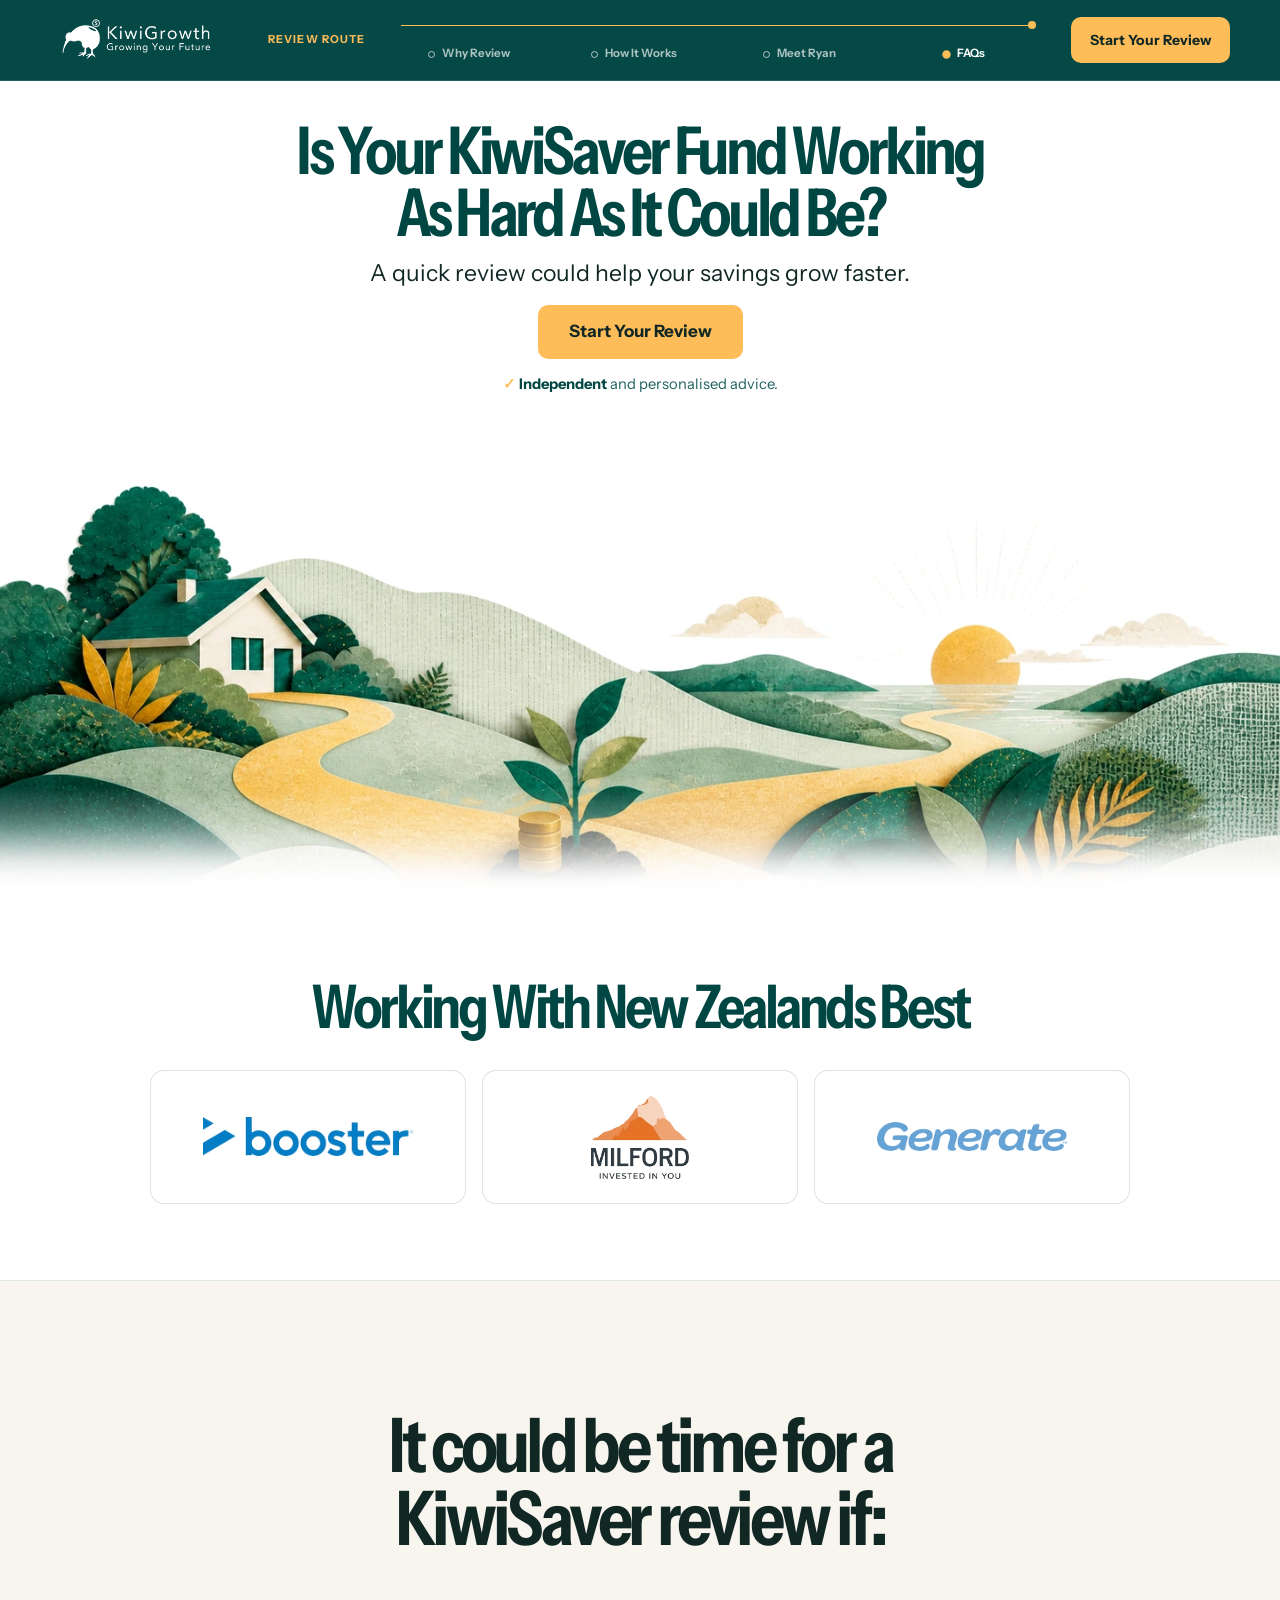
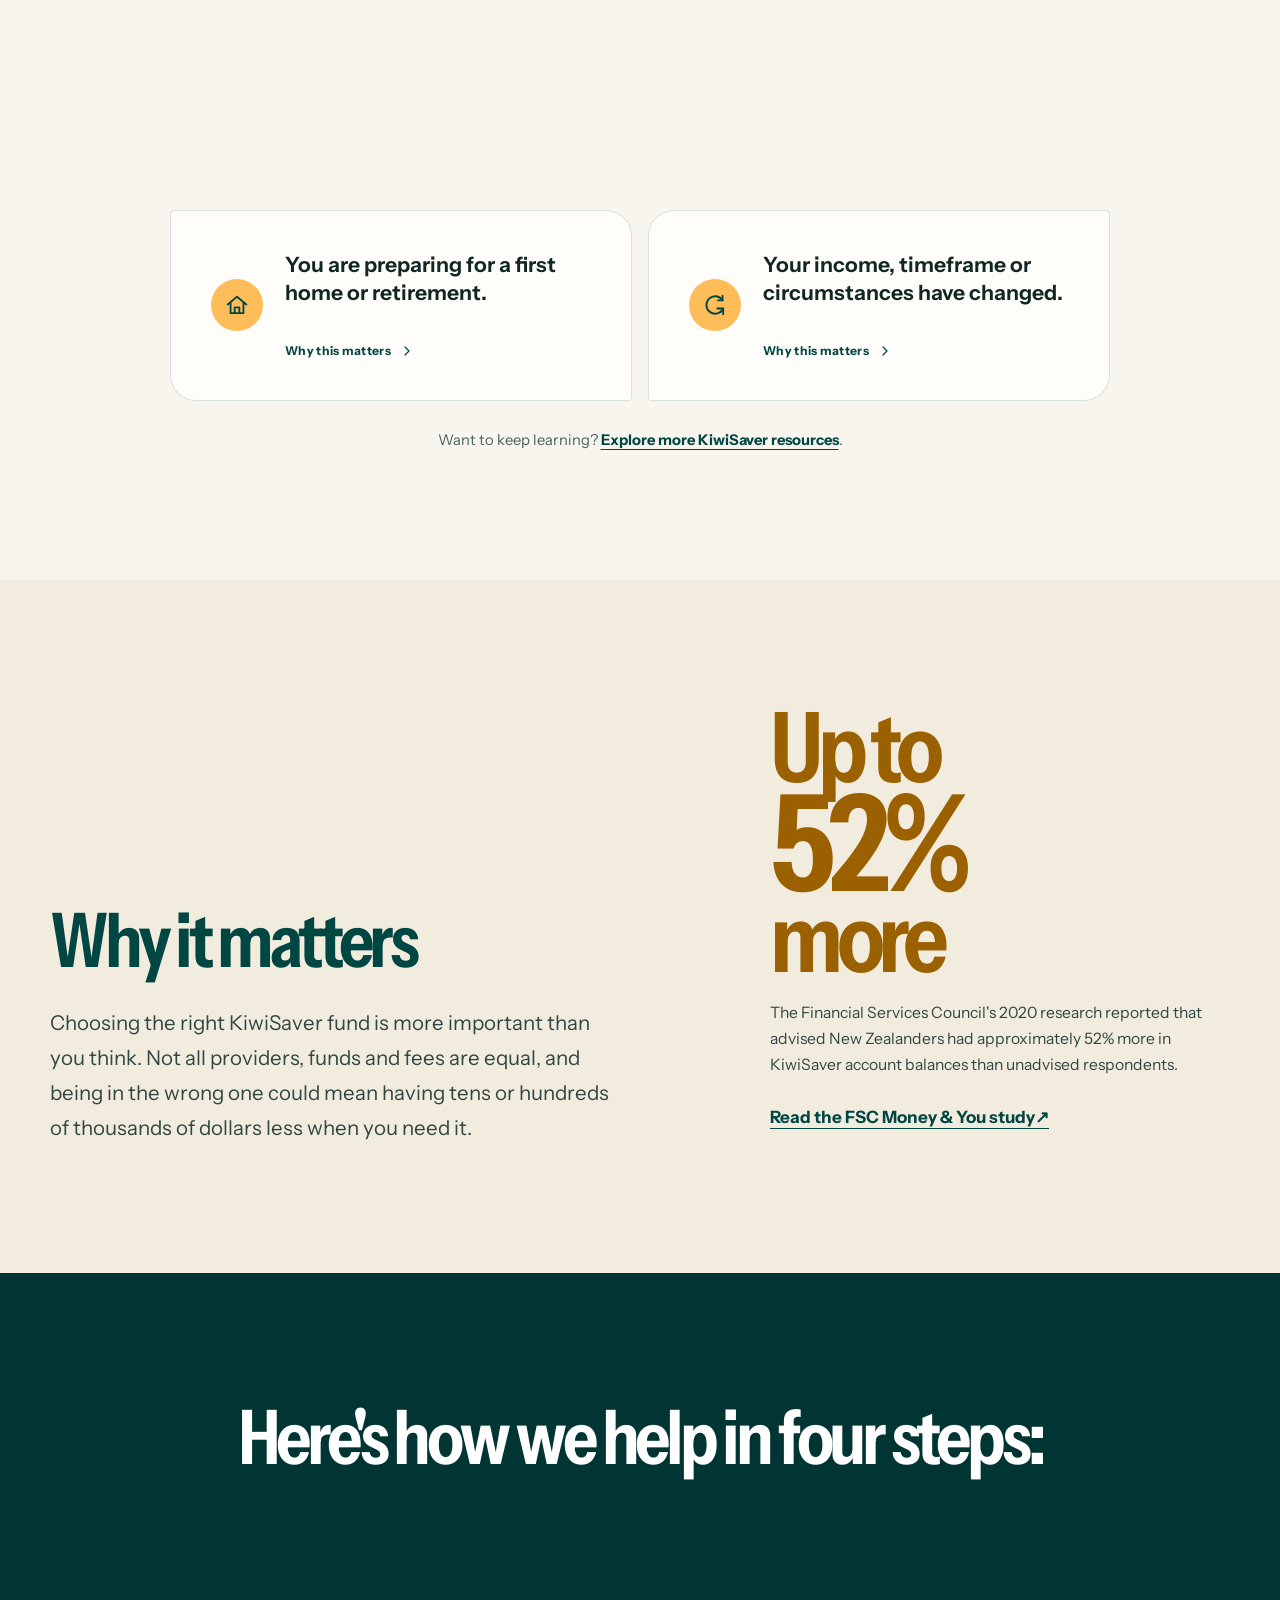
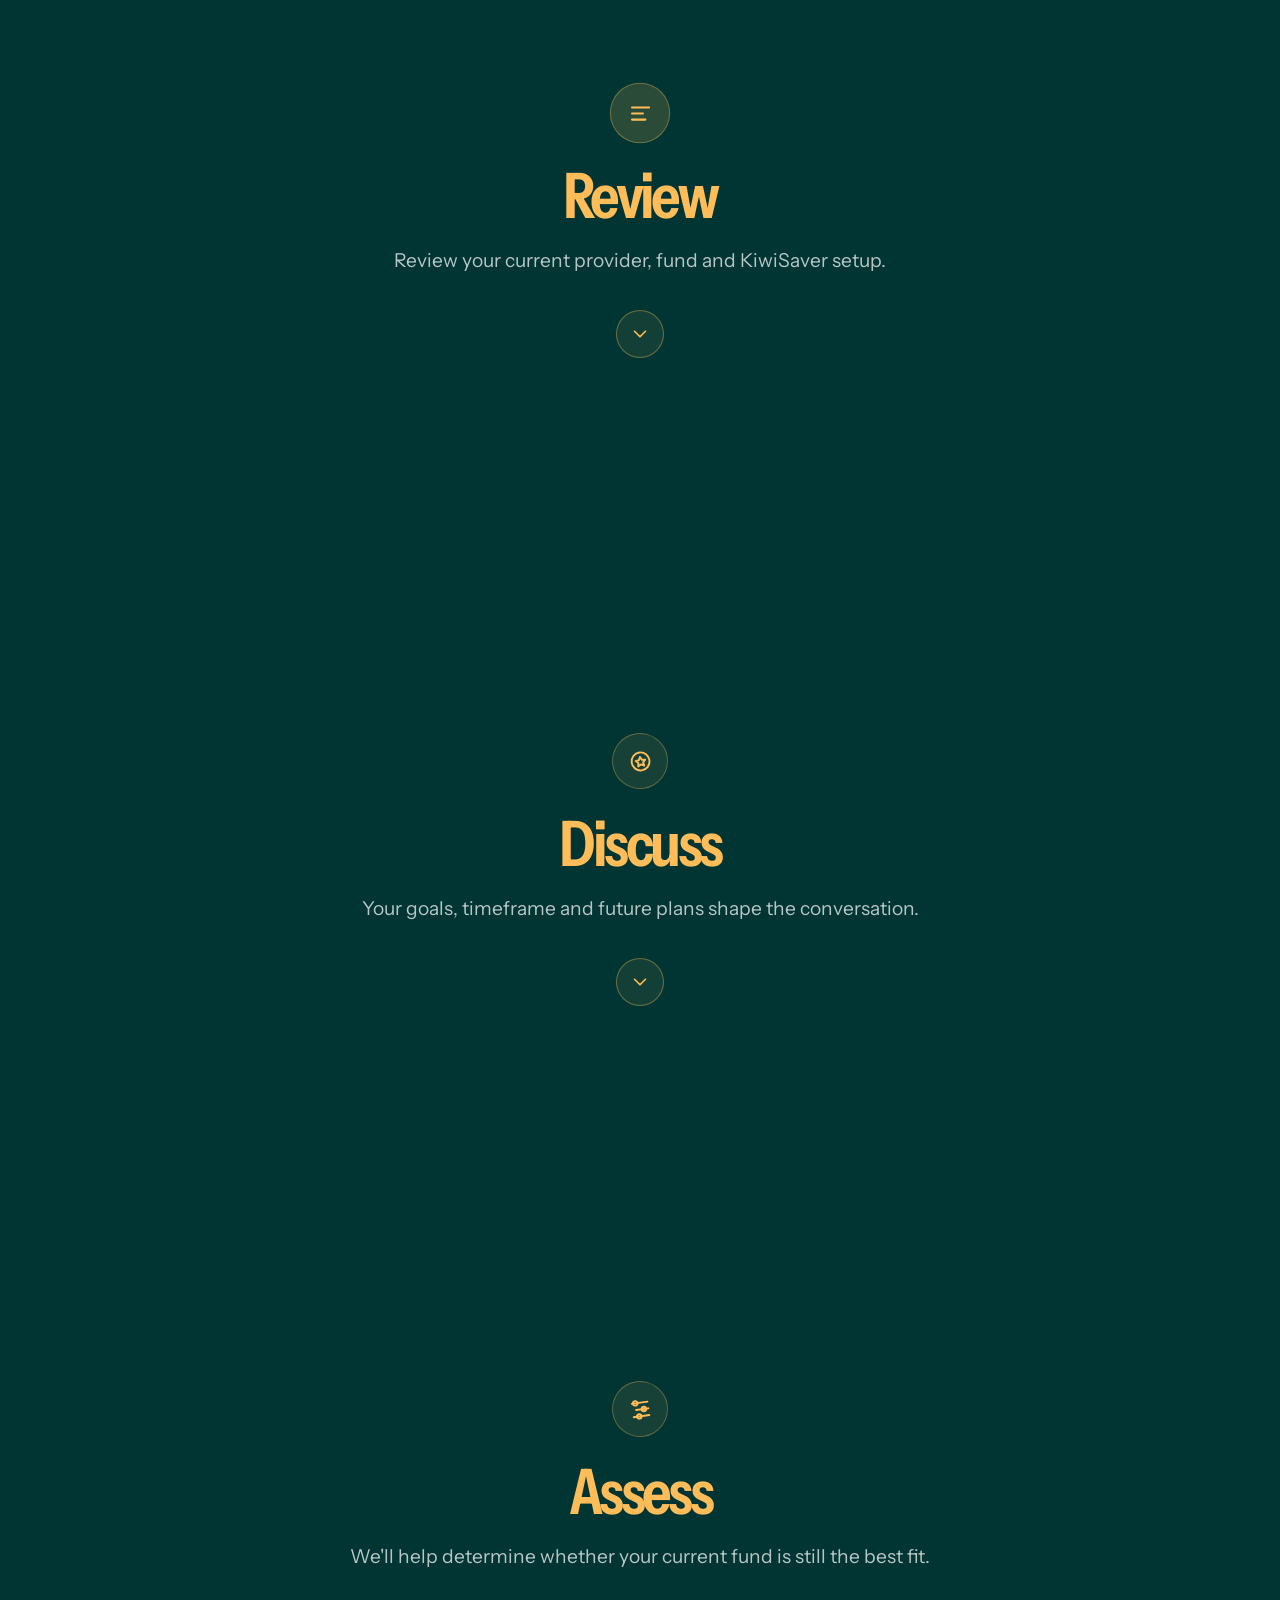
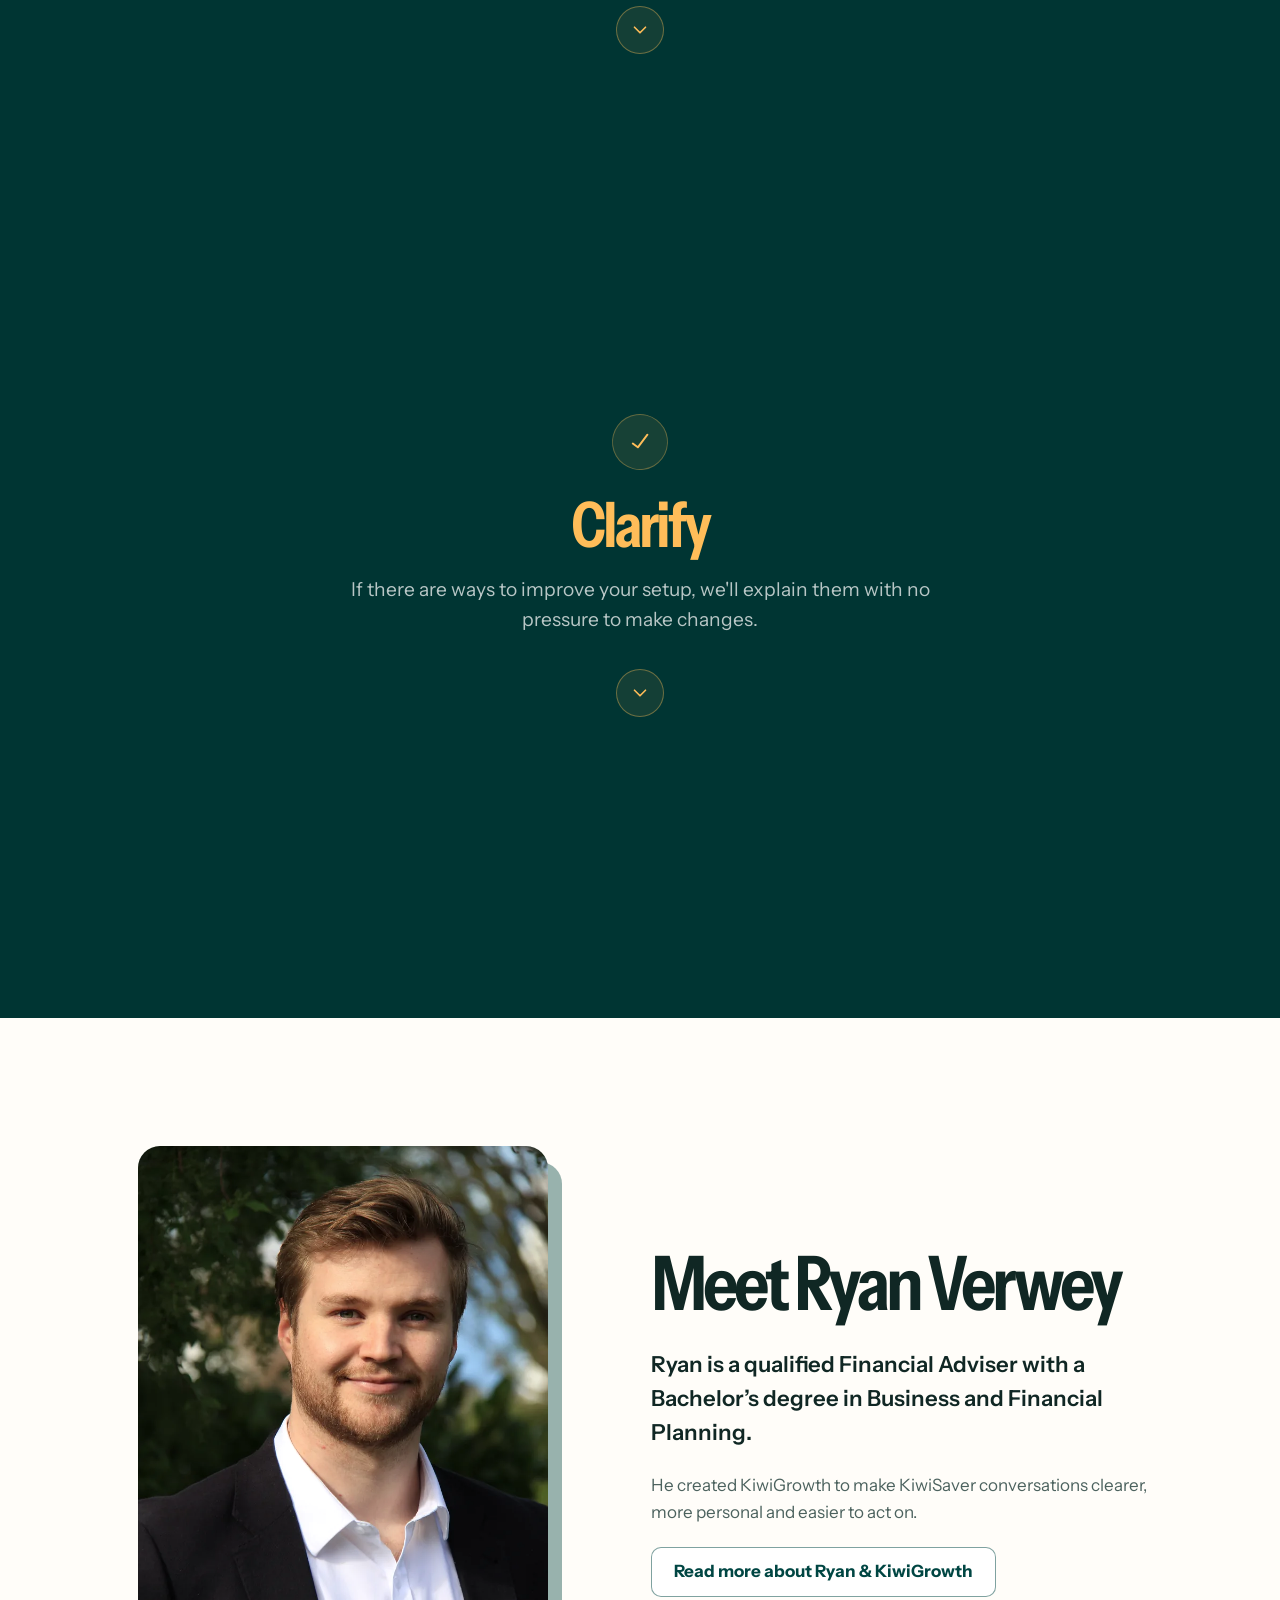
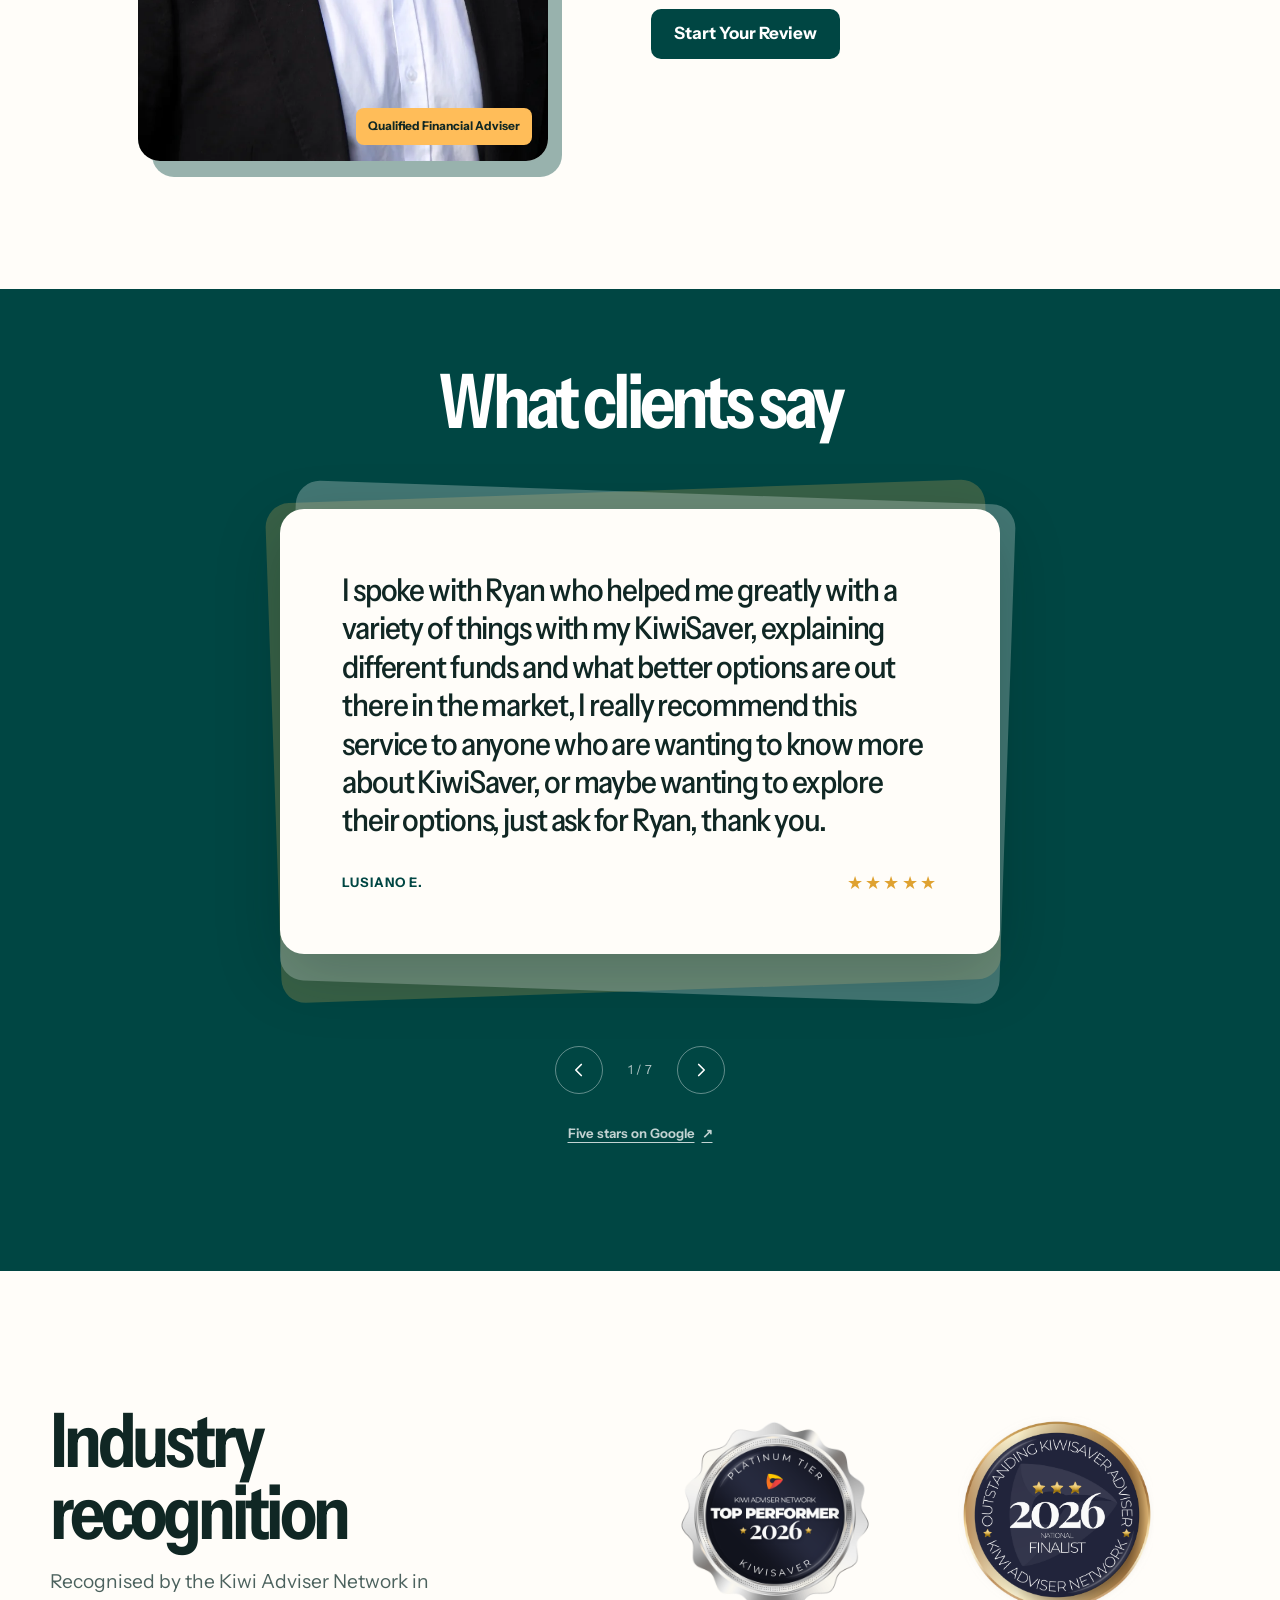
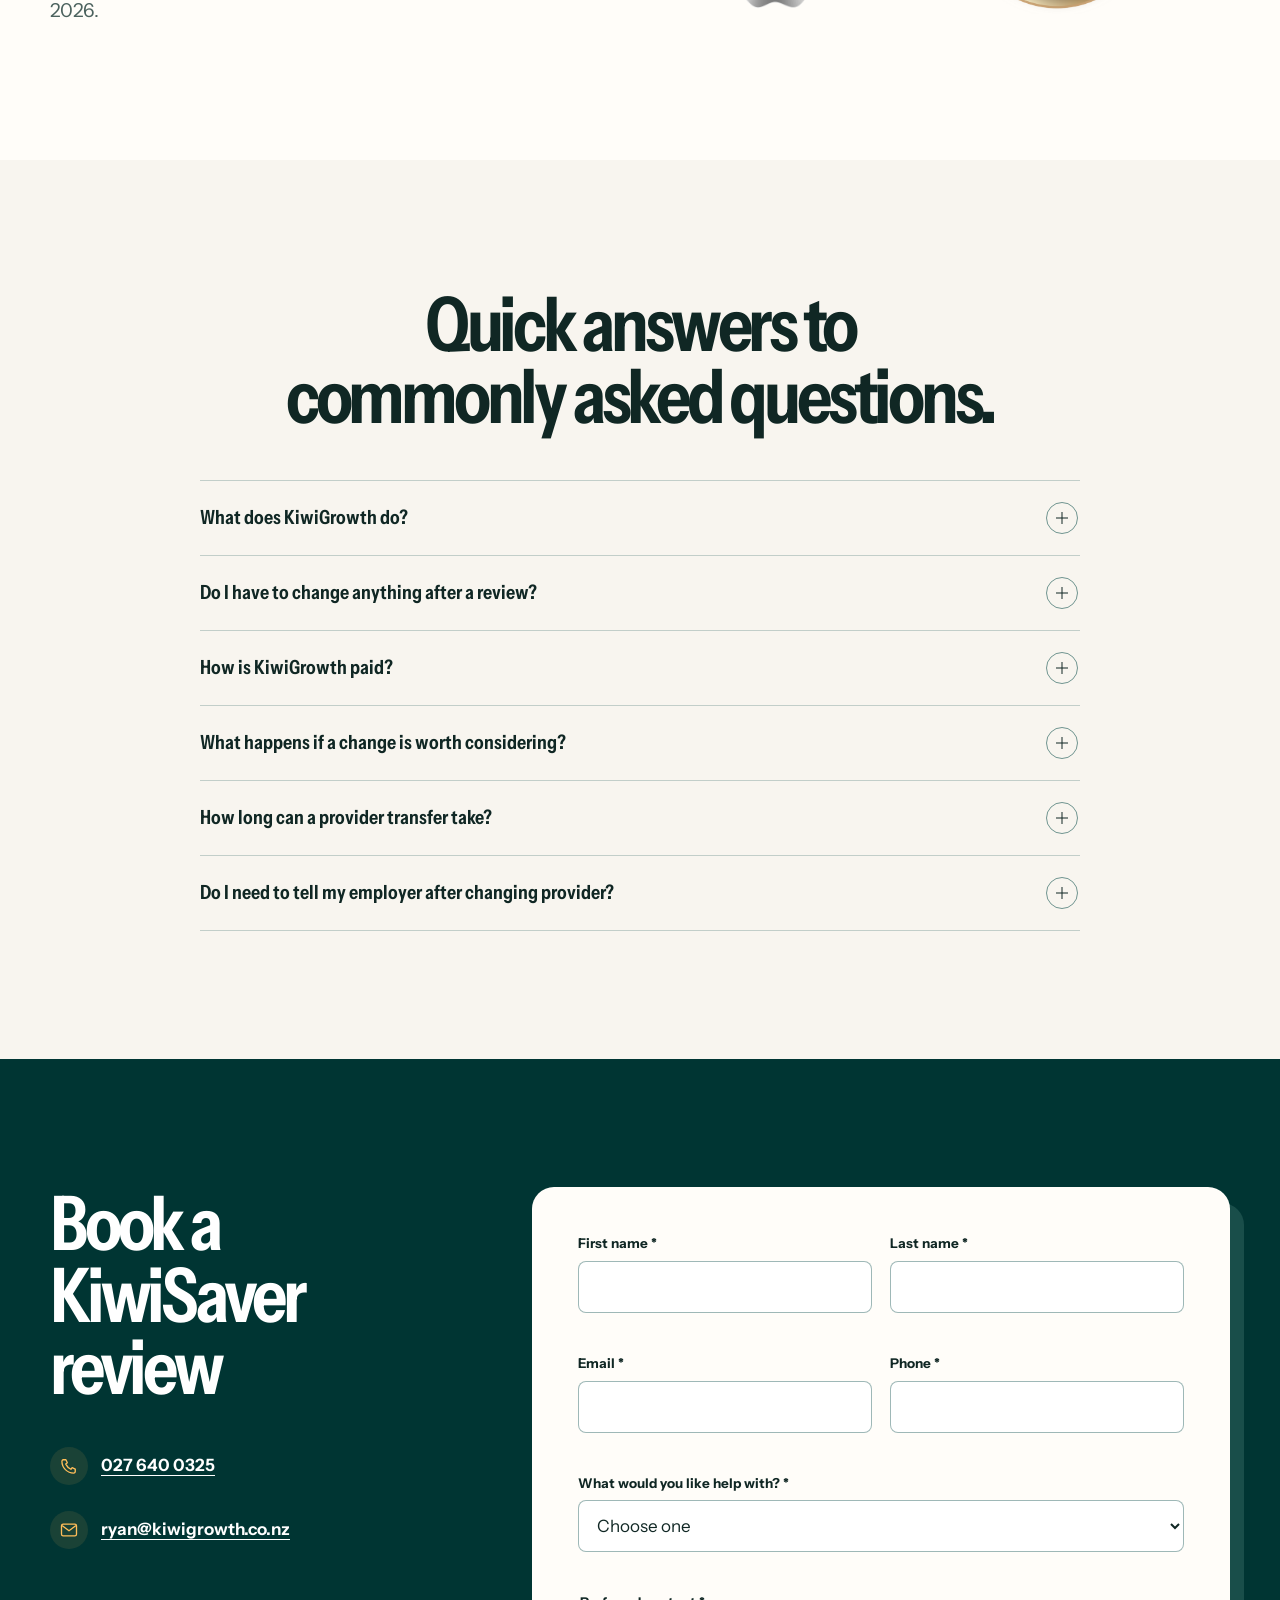
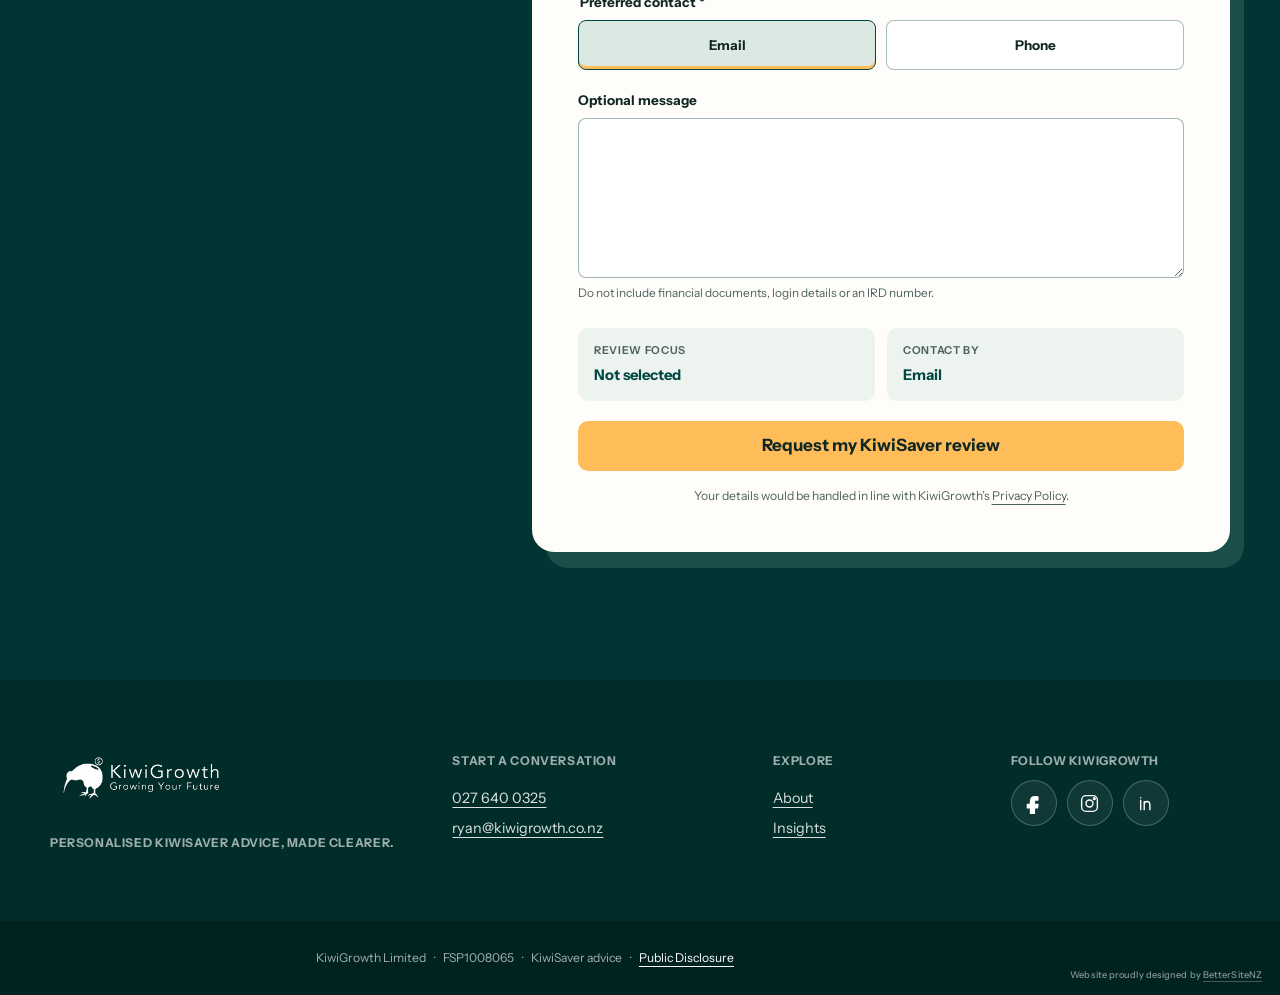
==== index.html @ 99452316 "Launch standalone KiwiGrowth website" ====
<!doctype html>
<html lang="en-NZ">
  <head>
    <meta charset="utf-8">
    <meta name="viewport" content="width=device-width, initial-scale=1">
    <meta name="robots" content="noindex, nofollow, noarchive, nosnippet">
    <meta name="googlebot" content="noindex, nofollow, noarchive, nosnippet">
    <meta name="referrer" content="no-referrer">
    <meta name="theme-color" content="#004643">
    <meta name="description" content="Book a KiwiSaver review with Ryan Verwey at KiwiGrowth.">
    <title>KiwiSaver Review | KiwiGrowth</title>
    <link rel="icon" href="assets/brand/kiwigrowth-favicon-64.png" type="image/png" sizes="64x64">
    <link rel="preload" href="assets/fonts/instrument-sans-latin.woff2" as="font" type="font/woff2" crossorigin>
    <link rel="preload" as="image" href="assets/illustrations/kiwisaver-review-journey-mobile-v2-768.webp" imagesrcset="assets/illustrations/kiwisaver-review-journey-mobile-v2-480.webp 480w, assets/illustrations/kiwisaver-review-journey-mobile-v2-768.webp 768w, assets/illustrations/kiwisaver-review-journey-mobile-v2-1122.webp 1122w" imagesizes="100vw" type="image/webp" media="(max-width: 760px)" fetchpriority="high">
    <link rel="preload" as="image" href="assets/illustrations/kiwisaver-review-journey-wide-v2-1440.webp" imagesrcset="assets/illustrations/kiwisaver-review-journey-wide-v2-768.webp 768w, assets/illustrations/kiwisaver-review-journey-wide-v2-1440.webp 1440w, assets/illustrations/kiwisaver-review-journey-wide-v2-1873.webp 1873w" imagesizes="100vw" type="image/webp" media="(min-width: 761px)" fetchpriority="high">
    <link rel="stylesheet" href="styles.css">
    <link rel="stylesheet" href="index2.css">
    <script>
      (function () {
        document.documentElement.classList.add("js");
        if ("scrollRestoration" in history) history.scrollRestoration = "manual";
        var entry = performance.getEntriesByType && performance.getEntriesByType("navigation")[0];
        if (entry && entry.type === "reload") {
          history.replaceState(null, "", location.pathname + location.search);
          window.addEventListener("pageshow", function () {
            window.setTimeout(function () { window.scrollTo(0, 0); }, 0);
          });
        }
      })();
    </script>
  </head>
  <body class="home-page home-page--alternate">
    <a class="skip-link" href="#main-content">Skip to main content</a>

    <header class="site-header" data-site-header>
      <div class="header-inner">
        <a class="brand" href="#top" aria-label="KiwiGrowth home">
          <picture>
            <source type="image/webp" srcset="assets/brand/kiwigrowth-logo-white-header-320.webp 320w, assets/brand/kiwigrowth-logo-white-header-480.webp 480w" sizes="(max-width: 760px) 148px, 202px">
            <img src="assets/brand/kiwigrowth-logo-white-header.png" alt="KiwiGrowth" width="1440" height="648" decoding="async">
          </picture>
        </a>

        <nav class="review-route review-route--desktop" aria-label="Review Route">
          <span class="review-route__title">Review Route</span>
          <div class="review-route__track" aria-hidden="true">
            <span class="review-route__fill"></span>
            <span class="review-route__marker"></span>
          </div>
          <a href="#why-review" data-route-link="why-review"><span class="route-node" aria-hidden="true"></span>Why Review</a>
          <a href="#how-it-works" data-route-link="how-it-works"><span class="route-node" aria-hidden="true"></span>How It Works</a>
          <a href="#meet-ryan" data-route-link="meet-ryan"><span class="route-node" aria-hidden="true"></span>Meet Ryan</a>
          <a href="#faqs" data-route-link="faqs"><span class="route-node" aria-hidden="true"></span>FAQs</a>
        </nav>

        <div class="header-actions">
          <a class="button button--gold header-cta" href="#request-review" aria-label="Start Your Review">
            <span class="header-cta__desktop">Start Your Review</span>
            <span class="header-cta__mobile" aria-hidden="true">Start</span>
          </a>
          <button class="menu-trigger" type="button" aria-label="Open navigation" aria-haspopup="dialog" aria-controls="mobile-menu" aria-expanded="false" data-menu-open disabled>
            <span class="menu-trigger__icon" aria-hidden="true"><span></span><span></span><span></span></span>
          </button>
        </div>
      </div>
    </header>

    <dialog class="mobile-menu" id="mobile-menu" aria-labelledby="mobile-menu-title" data-mobile-menu>
      <div class="mobile-menu__head">
        <div><span class="route-sheet__kicker">KiwiGrowth</span><p id="mobile-menu-title">Menu</p></div>
        <button type="button" aria-label="Close navigation" data-menu-close>
          <svg viewBox="0 0 24 24" aria-hidden="true"><path d="m6 6 12 12M18 6 6 18"></path></svg>
        </button>
      </div>
      <nav aria-label="Mobile navigation">
        <a href="#why-review" data-menu-link>Why Review</a>
        <a href="#how-it-works" data-menu-link>How It Works</a>
        <a href="#meet-ryan" data-menu-link>Meet Ryan</a>
        <a href="#faqs" data-menu-link>FAQs</a>
        <a href="about.html">About</a>
        <a href="insights.html">Insights</a>
        <a href="privacy-and-disclosure.html">Public Disclosure</a>
      </nav>
      <a class="button button--gold" href="#request-review" data-menu-link>Start Your Review</a>
    </dialog>

    <main id="main-content">
      <section class="hero" id="top" aria-labelledby="hero-title">
        <div class="hero-inner page-shell">
          <h1 id="hero-title"><span class="hero-title-line">Is Your KiwiSaver Fund Working</span> <span class="hero-title-line">As Hard As It Could Be?</span></h1>
          <p class="hero-lede">A quick review could help your savings grow faster.</p>
          <a class="button button--gold hero-cta" href="#request-review">Start Your Review</a>
          <p class="hero-trust"><span aria-hidden="true">✓</span> <strong>Independent</strong> and personalised advice.</p>
          <figure class="hero-visual">
            <picture>
              <source media="(max-width: 760px)" type="image/webp" srcset="assets/illustrations/kiwisaver-review-journey-mobile-v2-480.webp 480w, assets/illustrations/kiwisaver-review-journey-mobile-v2-768.webp 768w, assets/illustrations/kiwisaver-review-journey-mobile-v2-1122.webp 1122w" sizes="100vw" width="1122" height="1402">
              <source type="image/webp" srcset="assets/illustrations/kiwisaver-review-journey-wide-v2-768.webp 768w, assets/illustrations/kiwisaver-review-journey-wide-v2-1440.webp 1440w, assets/illustrations/kiwisaver-review-journey-wide-v2-1873.webp 1873w" sizes="100vw">
              <img class="hero-visual__image" data-hero-image src="assets/illustrations/kiwisaver-review-journey-wide-v2.webp" alt="Layered paper illustration of a path connecting a home, growing savings and a future horizon" width="1873" height="840" decoding="async" fetchpriority="high">
            </picture>
          </figure>
        </div>
      </section>

      <section class="partners" aria-labelledby="partners-title">
        <div class="page-shell partners-inner">
          <h2 id="partners-title">Working With New Zealands Best</h2>
          <div class="partner-grid" aria-label="KiwiGrowth provider partners">
            <div class="partner-logo partner-logo--booster"><picture><source type="image/webp" srcset="assets/provider-logos/booster-kg-2026-240.webp 240w, assets/provider-logos/booster-kg-2026-480.webp 480w" sizes="(max-width: 760px) 92px, 210px"><img src="assets/provider-logos/booster-kg-2026.png" alt="Booster" width="10642" height="1947" loading="lazy" decoding="async"></picture></div>
            <div class="partner-logo partner-logo--milford"><picture><source type="image/webp" srcset="assets/provider-logos/milford-kg-2026-160.webp 160w, assets/provider-logos/milford-kg-2026-240.webp 240w" sizes="99px"><img src="assets/provider-logos/milford-kg-2026.png" alt="Milford" width="1243" height="1055" loading="lazy" decoding="async"></picture></div>
            <div class="partner-logo partner-logo--generate"><picture><source type="image/webp" srcset="assets/provider-logos/generate-kg-2026-240.webp 240w, assets/provider-logos/generate-kg-2026-480.webp 480w" sizes="(max-width: 760px) 92px, 190px"><img src="assets/provider-logos/generate-kg-2026.png" alt="Generate" width="995" height="149" loading="lazy" decoding="async"></picture></div>
          </div>
        </div>
      </section>

      <section class="why-review section" id="why-review" aria-labelledby="why-title" data-route-section>
        <div class="page-shell compact-shell">
          <h2 id="why-title">It could be time for a KiwiSaver review if:</h2>
          <div class="situation-grid" aria-label="Situations KiwiGrowth can help with">
            <a class="situation" href="review-after-a-few-years.html" data-situation>
              <svg viewBox="0 0 24 24" aria-hidden="true"><circle cx="12" cy="12" r="8"></circle><path d="M12 7v5l3 2"></path></svg>
              <p>You haven't checked your fund in a few years.</p>
              <span class="situation-action">Why this matters <svg viewBox="0 0 24 24" aria-hidden="true"><path d="m9 6 6 6-6 6"></path></svg></span>
            </a>
            <a class="situation" href="unsure-which-kiwisaver-fund.html" data-situation>
              <svg viewBox="0 0 24 24" aria-hidden="true"><circle cx="12" cy="12" r="8"></circle><path d="m14.8 9.2-1.5 4.1-4.1 1.5 1.5-4.1 4.1-1.5Z"></path></svg>
              <p>You are not sure which fund you are in.</p>
              <span class="situation-action">Why this matters <svg viewBox="0 0 24 24" aria-hidden="true"><path d="m9 6 6 6-6 6"></path></svg></span>
            </a>
            <a class="situation" href="first-home-or-retirement.html" data-situation>
              <svg viewBox="0 0 24 24" aria-hidden="true"><path d="M4 11.5 12 5l8 6.5"></path><path d="M6.5 10.5V19h11v-8.5M10 19v-5h4v5"></path></svg>
              <p>You are preparing for a first home or retirement.</p>
              <span class="situation-action">Why this matters <svg viewBox="0 0 24 24" aria-hidden="true"><path d="m9 6 6 6-6 6"></path></svg></span>
            </a>
            <a class="situation" href="circumstances-have-changed.html" data-situation>
              <svg viewBox="0 0 24 24" aria-hidden="true"><path d="M18.5 8A7.5 7.5 0 1 0 19 15"></path><path d="M18.5 4v4h-4M19 20v-5h-5"></path></svg>
              <p>Your income, timeframe or circumstances have changed.</p>
              <span class="situation-action">Why this matters <svg viewBox="0 0 24 24" aria-hidden="true"><path d="m9 6 6 6-6 6"></path></svg></span>
            </a>
          </div>
          <p class="resources-link">Want to keep learning? <a href="insights.html">Explore more KiwiSaver resources</a>.</p>
        </div>
      </section>

      <section class="why-it-matters section" aria-labelledby="why-it-matters-title">
        <div class="page-shell why-it-matters__layout">
          <div class="why-it-matters__copy">
            <h2 id="why-it-matters-title">Why it matters</h2>
            <p>Choosing the right KiwiSaver fund is more important than you think. Not all providers, funds and fees are equal, and being in the wrong one could mean having tens or hundreds of thousands of dollars less when you need it.</p>
          </div>
          <aside class="why-it-matters__evidence" aria-label="Financial Services Council research finding">
            <p class="why-it-matters__stat">Up to <strong>52%</strong> more</p>
            <p>The Financial Services Council's 2020 research reported that advised New Zealanders had approximately 52% more in KiwiSaver account balances than unadvised respondents.</p>
            <a href="https://f.hubspotusercontent10.net/hubfs/7422267/FSC%20Corporate/Research%20Reports/FSC%20-%20Money%20%26%20You%20-%20Literacy%2c%20Insight%2c%20Advice%20-%20August%202020.pdf" target="_blank" rel="noopener noreferrer">Read the FSC Money &amp; You study<span aria-hidden="true"> ↗</span></a>
          </aside>
        </div>
      </section>

      <section class="process-section section" id="how-it-works" aria-labelledby="process-title" data-route-section>
        <div class="page-shell process-shell">
          <h2 id="process-title">Here's how we help in four steps:</h2>
          <div class="process-steps" data-process-steps>
            <article class="process-step is-active" id="review-step-1" data-process-step>
              <span class="process-mark" aria-hidden="true"><svg viewBox="0 0 24 24"><path d="M5 7h14M5 12h9M5 17h11"></path></svg></span>
              <h3>Review</h3>
              <p>Review your current provider, fund and KiwiSaver setup.</p>
              <a class="step-next" href="#review-step-2" aria-label="Continue to discuss what matters"><svg viewBox="0 0 24 24" aria-hidden="true"><path d="m6 9 6 6 6-6"></path></svg></a>
            </article>
            <article class="process-step" id="review-step-2" data-process-step>
              <span class="process-mark" aria-hidden="true"><svg viewBox="0 0 24 24"><circle cx="12" cy="12" r="8"></circle><path d="m12 8 1.3 2.7 3 .4-2.2 2.1.6 3-2.7-1.5-2.7 1.5.6-3-2.2-2.1 3-.4L12 8Z"></path></svg></span>
              <h3>Discuss</h3>
              <p>Your goals, timeframe and future plans shape the conversation.</p>
              <a class="step-next" href="#review-step-3" aria-label="Continue to assess your options"><svg viewBox="0 0 24 24" aria-hidden="true"><path d="m6 9 6 6 6-6"></path></svg></a>
            </article>
            <article class="process-step" id="review-step-3" data-process-step>
              <span class="process-mark" aria-hidden="true"><svg viewBox="0 0 24 24"><path d="M5 6h14M8 12h11M5 18h14"></path><circle cx="8" cy="6" r="2"></circle><circle cx="15" cy="12" r="2"></circle><circle cx="10" cy="18" r="2"></circle></svg></span>
              <h3>Assess</h3>
              <p>We'll help determine whether your current fund is still the best fit.</p>
              <a class="step-next" href="#review-step-4" aria-label="Continue to clarify the way forward"><svg viewBox="0 0 24 24" aria-hidden="true"><path d="m6 9 6 6 6-6"></path></svg></a>
            </article>
            <article class="process-step" id="review-step-4" data-process-step>
              <span class="process-mark" aria-hidden="true"><svg viewBox="0 0 24 24"><path d="m5 12 4 4L19 6"></path></svg></span>
              <h3>Clarify</h3>
              <p>If there are ways to improve your setup, we'll explain them with no pressure to make changes.</p>
              <a class="step-next" href="#meet-ryan" aria-label="Continue to meet Ryan Verwey"><svg viewBox="0 0 24 24" aria-hidden="true"><path d="m6 9 6 6 6-6"></path></svg></a>
            </article>
          </div>
        </div>
      </section>

      <section class="ryan-section section" id="meet-ryan" aria-labelledby="ryan-title" data-route-section>
        <div class="page-shell ryan-layout">
          <div class="portrait-frame" data-trust-frame>
            <picture>
              <source type="image/webp" srcset="assets/generated/ryan-verwey-480.webp 480w, assets/generated/ryan-verwey-768.webp 768w, assets/generated/ryan-verwey-1024.webp 1024w" sizes="(max-width: 767px) calc(100vw - 40px), 42vw">
                <img src="assets/generated/ryan-verwey-1024.webp" alt="Ryan Verwey, KiwiGrowth financial adviser" width="1024" height="1536" loading="lazy" decoding="async">
            </picture>
            <span class="portrait-caption">Qualified Financial Adviser</span>
          </div>
          <div class="ryan-copy">
            <h2 id="ryan-title">Meet Ryan Verwey</h2>
            <p class="ryan-lede">Ryan is a qualified Financial Adviser with a Bachelor’s degree in Business and Financial Planning.</p>
            <p>He created KiwiGrowth to make KiwiSaver conversations clearer, more personal and easier to act on.</p>
            <div class="ryan-actions">
              <a class="button button--outline-dark" href="about.html">Read more about Ryan &amp; KiwiGrowth</a>
              <a class="button button--green" href="#request-review">Start Your Review</a>
            </div>
          </div>
        </div>
      </section>

      <section class="testimonials section" aria-labelledby="testimonials-title">
        <div class="page-shell compact-shell testimonials-inner">
          <h2 id="testimonials-title">What clients say</h2>
          <div class="proof-stage" data-proof-stage>
            <blockquote class="proof-card is-active" data-testimonial aria-hidden="false">
              <p>I spoke with Ryan who helped me greatly with a variety of things with my KiwiSaver, explaining different funds and what better options are out there in the market, I really recommend this service to anyone who are wanting to know more about KiwiSaver, or maybe wanting to explore their options, just ask for Ryan, thank you.</p>
              <footer>Lusiano E.</footer>
              <span class="review-stars" role="img" aria-label="5 out of 5 stars"><span aria-hidden="true">★★★★★</span></span>
            </blockquote>
            <blockquote class="proof-card" data-testimonial aria-hidden="true">
              <p>Ryan was great to deal with and has a excellent understanding of the finance industry, he also listens to you and is able to answer any questions you might have with regards to your Kiwi saver.<br>I would highly recommend talking to Ryan if you have any issues with your Kiwi saver.</p>
              <footer>Andrew L.</footer>
              <span class="review-stars" role="img" aria-label="5 out of 5 stars"><span aria-hidden="true">★★★★★</span></span>
            </blockquote>
            <blockquote class="proof-card" data-testimonial aria-hidden="true">
              <p>I had an amazing experience with Ryan! He made sorting out my KiwiSaver so easy, explaining everything in a way that actually made sense. Super friendly, professional, and genuinely wanted the best for me. Highly recommend!!</p>
              <footer>Amy W.</footer>
              <span class="review-stars" role="img" aria-label="5 out of 5 stars"><span aria-hidden="true">★★★★★</span></span>
            </blockquote>
            <blockquote class="proof-card" data-testimonial aria-hidden="true">
              <p>Can highly recommend working with Ryan! You can tell he's really passionate about what he does and wants to get the best results for YOU! Very professional, thanks Ryan :)</p>
              <footer>Finn S.</footer>
              <span class="review-stars" role="img" aria-label="5 out of 5 stars"><span aria-hidden="true">★★★★★</span></span>
            </blockquote>
            <blockquote class="proof-card" data-testimonial aria-hidden="true">
              <p>Ryan took the time to properly and patiently explain the process and benefits of moving my Kiwisaver. I can highly recommend speaking to him.</p>
              <footer>Annette V.</footer>
              <span class="review-stars" role="img" aria-label="5 out of 5 stars"><span aria-hidden="true">★★★★★</span></span>
            </blockquote>
            <blockquote class="proof-card" data-testimonial aria-hidden="true">
              <p>Ryan was very helpful and made it very clear about KiwiSaver, and he actually cares about the customer. Would highly recommend</p>
              <footer>Todd S.</footer>
              <span class="review-stars" role="img" aria-label="5 out of 5 stars"><span aria-hidden="true">★★★★★</span></span>
            </blockquote>
            <blockquote class="proof-card" data-testimonial aria-hidden="true">
              <p>Real legend helped me sus out my kiwisaver 10/10</p>
              <footer>Luc M.</footer>
              <span class="review-stars" role="img" aria-label="5 out of 5 stars"><span aria-hidden="true">★★★★★</span></span>
            </blockquote>
          </div>
          <div class="testimonial-controls">
            <button type="button" aria-label="Previous review" data-testimonial-prev disabled>
              <svg viewBox="0 0 24 24" aria-hidden="true"><path d="m14.5 6-6 6 6 6"></path></svg>
            </button>
            <p aria-live="polite" aria-atomic="true" data-testimonial-status>1 / 7</p>
            <button type="button" aria-label="Next review" data-testimonial-next disabled>
              <svg viewBox="0 0 24 24" aria-hidden="true"><path d="m9.5 6 6 6-6 6"></path></svg>
            </button>
          </div>
          <a class="google-reviews-link" href="https://share.google/8tg1vkf49PDxyv7ZI" target="_blank" rel="noopener noreferrer">Five stars on Google <span aria-hidden="true">↗</span></a>
        </div>
      </section>

      <section class="recognition section" aria-labelledby="recognition-title">
        <div class="page-shell recognition-layout">
          <div class="recognition-copy">
            <h2 id="recognition-title">Industry recognition</h2>
            <p>Recognised by the Kiwi Adviser Network in 2026.</p>
          </div>
          <div class="recognition-badges" aria-label="Kiwi Adviser Network recognition">
            <div class="recognition-badge-frame">
              <img class="recognition-badge recognition-badge--platinum" src="assets/recognition/Platinum%20KiwiSaver.png" alt="Kiwi Adviser Network Platinum Tier Top Performer 2026 for KiwiSaver" width="2160" height="2160" loading="lazy" decoding="async" fetchpriority="low">
            </div>
            <div class="recognition-badge-frame">
              <img class="recognition-badge recognition-badge--finalist" src="assets/recognition/Outstanding%20KiwiSaver%20Adviser%20Recognition%20(National).png" alt="Kiwi Adviser Network Outstanding KiwiSaver Adviser National Finalist 2026" width="3375" height="3375" loading="lazy" decoding="async" fetchpriority="low">
            </div>
          </div>
        </div>
      </section>

      <section class="faq-section section" id="faqs" aria-labelledby="faq-title" data-route-section>
        <div class="page-shell compact-shell faq-inner">
          <h2 id="faq-title">Quick answers to commonly asked questions.</h2>
          <div class="faq-list">
            <article class="faq-item">
              <h3><button type="button" aria-expanded="false" aria-controls="faq-answer-1" id="faq-button-1" disabled><span>What does KiwiGrowth do?</span><span class="faq-icon" aria-hidden="true"></span></button></h3>
              <div class="faq-answer" id="faq-answer-1" role="region" aria-labelledby="faq-button-1" aria-hidden="true" inert><div><p>KiwiGrowth reviews your needs and current KiwiSaver setup, considers options within its disclosed advice scope, and explains suitable next steps clearly. If a transfer is relevant and you choose to proceed, KiwiGrowth can help with the process.</p></div></div>
            </article>
            <article class="faq-item">
              <h3><button type="button" aria-expanded="false" aria-controls="faq-answer-2" id="faq-button-2" disabled><span>Do I have to change anything after a review?</span><span class="faq-icon" aria-hidden="true"></span></button></h3>
              <div class="faq-answer" id="faq-answer-2" role="region" aria-labelledby="faq-button-2" aria-hidden="true" inert><div><p>No. A review can simply help you understand your current setup. If a change is worth considering, Ryan will explain the available options and the decision remains yours.</p></div></div>
            </article>
            <article class="faq-item">
              <h3><button type="button" aria-expanded="false" aria-controls="faq-answer-3" id="faq-button-3" disabled><span>How is KiwiGrowth paid?</span><span class="faq-icon" aria-hidden="true"></span></button></h3>
              <div class="faq-answer" id="faq-answer-3" role="region" aria-labelledby="faq-button-3" aria-hidden="true" inert><div><p>KiwiGrowth receives commissions from KiwiSaver providers on whose products it gives financial advice. The <a href="privacy-and-disclosure.html">Public Disclosure</a> explains the remuneration and how conflicts of interest are managed.</p></div></div>
            </article>
            <article class="faq-item">
              <h3><button type="button" aria-expanded="false" aria-controls="faq-answer-4" id="faq-button-4" disabled><span>What happens if a change is worth considering?</span><span class="faq-icon" aria-hidden="true"></span></button></h3>
              <div class="faq-answer" id="faq-answer-4" role="region" aria-labelledby="faq-button-4" aria-hidden="true" inert><div><p>Ryan will explain the available options so you can make an informed decision. Changing provider or fund is not automatic or required.</p></div></div>
            </article>
            <article class="faq-item">
              <h3><button type="button" aria-expanded="false" aria-controls="faq-answer-5" id="faq-button-5" disabled><span>How long can a provider transfer take?</span><span class="faq-icon" aria-hidden="true"></span></button></h3>
              <div class="faq-answer" id="faq-answer-5" role="region" aria-labelledby="faq-button-5" aria-hidden="true" inert><div><p>KiwiGrowth’s current guidance says a provider transfer typically takes 7–10 business days. Actual timing can vary, so this is not guaranteed.</p></div></div>
            </article>
            <article class="faq-item">
              <h3><button type="button" aria-expanded="false" aria-controls="faq-answer-6" id="faq-button-6" disabled><span>Do I need to tell my employer after changing provider?</span><span class="faq-icon" aria-hidden="true"></span></button></h3>
              <div class="faq-answer" id="faq-answer-6" role="region" aria-labelledby="faq-button-6" aria-hidden="true" inert><div><p>KiwiGrowth’s current guidance says you do not need to notify your employer after changing provider. Employee and employer contributions are paid to Inland Revenue, which directs them to your designated KiwiSaver provider.</p></div></div>
            </article>
          </div>
        </div>
      </section>

      <section class="request-section section" id="request-review" aria-labelledby="request-title">
        <div class="page-shell request-layout">
          <div class="request-intro">
            <h2 id="request-title">Book a KiwiSaver review</h2>
            <div class="request-contact">
              <a href="tel:+64276400325">
                <svg viewBox="0 0 24 24" aria-hidden="true"><path d="M8.3 4.5 10 8.2 8.1 9.7a13.5 13.5 0 0 0 6.2 6.2l1.5-1.9 3.7 1.7v3a1.8 1.8 0 0 1-1.8 1.8A14.2 14.2 0 0 1 3.5 6.3a1.8 1.8 0 0 1 1.8-1.8h3Z"></path></svg>
                <span>027 640 0325</span>
              </a>
              <a href="mailto:ryan@kiwigrowth.co.nz">
                <svg viewBox="0 0 24 24" aria-hidden="true"><rect x="3" y="5" width="18" height="14" rx="2"></rect><path d="m4 7 8 6 8-6"></path></svg>
                <span>ryan@kiwigrowth.co.nz</span>
              </a>
            </div>
          </div>

          <form class="review-form" data-review-form novalidate>
            <div class="form-error-summary" role="alert" tabindex="-1" hidden data-error-summary></div>
            <div class="form-grid">
              <div class="field">
                <label for="first-name">First name <span aria-hidden="true">*</span></label>
                <input id="first-name" name="first-name" type="text" autocomplete="given-name" required aria-describedby="first-name-error">
                <span class="field-error" id="first-name-error"></span>
              </div>
              <div class="field">
                <label for="last-name">Last name <span aria-hidden="true">*</span></label>
                <input id="last-name" name="last-name" type="text" autocomplete="family-name" required aria-describedby="last-name-error">
                <span class="field-error" id="last-name-error"></span>
              </div>
              <div class="field">
                <label for="email">Email <span aria-hidden="true">*</span></label>
                <input id="email" name="email" type="email" autocomplete="email" required aria-describedby="email-error">
                <span class="field-error" id="email-error"></span>
              </div>
              <div class="field">
                <label for="phone">Phone <span aria-hidden="true">*</span></label>
                <input id="phone" name="phone" type="tel" autocomplete="tel" inputmode="tel" required aria-describedby="phone-error">
                <span class="field-error" id="phone-error"></span>
              </div>
              <div class="field field--wide">
                <label for="review-goal">What would you like help with? <span aria-hidden="true">*</span></label>
                <select id="review-goal" name="review-goal" required aria-describedby="review-goal-error" data-review-goal>
                  <option value="">Choose one</option>
                  <option value="First home">First home</option>
                  <option value="Retirement">Retirement</option>
                  <option value="Review my current fund">Review my current fund</option>
                  <option value="Understand my options">Understand my options</option>
                  <option value="Something else">Something else</option>
                </select>
                <span class="field-error" id="review-goal-error"></span>
              </div>
              <fieldset class="field field--wide contact-choice">
                <legend>Preferred contact <span aria-hidden="true">*</span></legend>
                <div>
                  <label><input type="radio" name="contact-method" value="Email" checked><span>Email</span></label>
                  <label><input type="radio" name="contact-method" value="Phone"><span>Phone</span></label>
                </div>
              </fieldset>
              <div class="field field--wide">
                <label for="message">Optional message</label>
                <textarea id="message" name="message" rows="5" aria-describedby="message-hint"></textarea>
                <span class="field-hint" id="message-hint">Do not include financial documents, login details or an IRD number.</span>
              </div>
            </div>

            <div class="review-ticket" aria-live="polite" data-review-ticket>
              <span><small>Review focus</small><strong data-ticket-goal>Not selected</strong></span>
              <span><small>Contact by</small><strong data-ticket-contact>Email</strong></span>
            </div>

            <button class="button button--gold form-submit" type="button" data-form-submit disabled>Request my KiwiSaver review</button>
            <p class="form-demo-message" role="status" aria-live="polite" hidden data-form-message>This preview form is not connected yet.</p>
            <p class="privacy-line">Your details would be handled in line with KiwiGrowth’s <a href="privacy-and-disclosure.html">Privacy Policy</a>.</p>
          </form>
        </div>
      </section>
    </main>

    <footer class="site-footer" data-site-footer>
      <div class="page-shell footer-grid">
        <div class="footer-brand">
          <a href="#top" aria-label="KiwiGrowth home"><picture><source type="image/webp" srcset="assets/brand/kiwigrowth-logo-white-footer-320.webp 320w, assets/brand/kiwigrowth-logo-white-footer-480.webp 480w" sizes="184px"><img src="assets/brand/kiwigrowth-logo-white-footer.png" alt="KiwiGrowth" width="1440" height="648" loading="lazy" decoding="async"></picture></a>
          <p>Personalised KiwiSaver advice, made clearer.</p>
        </div>
        <div class="footer-contact">
          <p>Start a conversation</p>
          <a href="tel:+64276400325">027 640 0325</a>
          <a href="mailto:ryan@kiwigrowth.co.nz">ryan@kiwigrowth.co.nz</a>
        </div>
        <nav class="footer-links" aria-label="Footer navigation">
          <p>Explore</p>
          <a href="about.html">About</a>
          <a href="insights.html">Insights</a>
        </nav>
        <div class="footer-socials">
          <p>Follow KiwiGrowth</p>
          <div>
            <a href="https://www.facebook.com/kiwigrowth.nz" target="_blank" rel="noopener noreferrer" aria-label="KiwiGrowth on Facebook">
              <svg viewBox="0 0 24 24" aria-hidden="true"><path d="M14 8h3V4.5c-.5-.1-2-.2-3.2-.2-3.1 0-5.2 1.9-5.2 5.4V13H5v4h3.6v7H13v-7h3.5l.6-4H13v-2.9c0-1.2.3-2.1 1-2.1Z"></path></svg>
            </a>
            <a href="https://www.instagram.com/kiwigrowth.nz/" target="_blank" rel="noopener noreferrer" aria-label="KiwiGrowth on Instagram">
              <svg viewBox="0 0 24 24" aria-hidden="true"><rect x="3" y="3" width="18" height="18" rx="5"></rect><circle cx="12" cy="12" r="4"></circle><circle cx="17.5" cy="6.5" r="1"></circle></svg>
            </a>
            <a href="https://www.linkedin.com/company/kiwigrowthnz/" target="_blank" rel="noopener noreferrer" aria-label="KiwiGrowth on LinkedIn">
              <svg viewBox="0 0 24 24" aria-hidden="true"><path d="M6.5 8.2V19M6.5 5.3v.1M10.5 19v-6c0-2 1.4-3.3 3.2-3.3 2 0 3.3 1.3 3.3 3.6V19M10.5 10v9"></path></svg>
            </a>
          </div>
        </div>
      </div>
      <div class="footer-legal">
        <div class="footer-regulatory"><span>KiwiGrowth Limited</span><span aria-hidden="true">·</span><span>FSP1008065</span><span aria-hidden="true">·</span><span>KiwiSaver advice</span><span aria-hidden="true">·</span><a href="privacy-and-disclosure.html">Public Disclosure</a></div>
        <small class="site-credit">Website proudly designed by <a href="https://bettersite.co.nz/" target="_blank" rel="noopener noreferrer">BetterSiteNZ</a></small>
      </div>
    </footer>

    <a class="mobile-sticky-cta" href="#request-review" data-mobile-cta>Start Your Review</a>
    <script src="script.js" defer></script>
  </body>
</html>
---- styles.css ----
@font-face {
  font-family: "Instrument Sans";
  font-style: normal;
  font-weight: 400 700;
  font-stretch: 75% 100%;
  font-display: swap;
  src: url("assets/fonts/instrument-sans-latin.woff2") format("woff2");
}

:root {
  --green: #004643;
  --green-deep: #003533;
  --green-soft: #1f625e;
  --gold: #ffbd59;
  --gold-deep: #dfa040;
  --cream: #f8f5ef;
  --paper: #fffdf9;
  --sage: #dce9e3;
  --ink: #102724;
  --muted: #4c625e;
  --error: #aa2b2b;
  --shadow: 14px 16px 0 rgba(50, 105, 99, 0.5);
  --page: min(1180px, calc(100vw - 40px));
  --header-height: 80px;
  --ease: cubic-bezier(0.2, 0.8, 0.2, 1);
}

*,
*::before,
*::after {
  box-sizing: border-box;
}

html {
  scroll-behavior: smooth;
  scroll-padding-top: calc(var(--header-height) + 20px);
  background: var(--green-deep);
}

body {
  margin: 0;
  overflow-x: hidden;
  color: var(--ink);
  background: var(--cream);
  font-family: "Instrument Sans", Arial, sans-serif;
  font-size: 17px;
  line-height: 1.55;
  text-rendering: optimizeLegibility;
  -webkit-font-smoothing: antialiased;
}

body:not(.legal-body) {
  -webkit-user-select: none;
  user-select: none;
}

body:not(.legal-body) :is(input, textarea, select) {
  -webkit-user-select: text;
  user-select: text;
}

body:has(dialog[open]) {
  overflow: hidden;
}

img,
svg {
  display: block;
  max-width: 100%;
}

img {
  height: auto;
}

a {
  color: inherit;
}

button,
input,
select,
textarea {
  font: inherit;
}

button,
a {
  -webkit-tap-highlight-color: transparent;
}

button {
  cursor: pointer;
}

h1,
h2,
h3,
p,
blockquote {
  margin-top: 0;
}

h1,
h2,
h3 {
  font-family: "Instrument Sans", Arial, sans-serif;
  font-size-adjust: 0.5;
  font-weight: 650;
  font-stretch: 82%;
  letter-spacing: -0.055em;
  line-height: 0.94;
}

h2 {
  margin-bottom: 48px;
  font-size: clamp(2.8rem, 6vw, 5.2rem);
  text-wrap: balance;
}

:focus-visible {
  outline: 3px solid var(--gold);
  outline-offset: 4px;
}

.skip-link {
  position: fixed;
  top: 12px;
  left: 12px;
  z-index: 1000;
  padding: 10px 14px;
  color: var(--ink);
  background: var(--gold);
  transform: translateY(-150%);
  transition: transform 160ms var(--ease);
}

.skip-link:focus {
  transform: translateY(0);
}

.page-shell {
  width: var(--page);
  margin-inline: auto;
}

.compact-shell {
  max-width: 940px;
}

.section {
  padding-block: clamp(88px, 10vw, 160px);
}

.button {
  display: inline-flex;
  min-height: 50px;
  align-items: center;
  justify-content: center;
  padding: 13px 22px;
  border: 1px solid transparent;
  border-radius: 10px;
  font-weight: 700;
  line-height: 1.15;
  text-align: center;
  text-decoration: none;
  transition: transform 190ms var(--ease), box-shadow 190ms var(--ease), background-color 190ms var(--ease);
}

.button:hover {
  transform: translateY(-3px);
}

.button:active {
  transform: translateY(0);
}

.button--gold {
  color: var(--ink);
  background: var(--gold);
  box-shadow: 0 0 0 rgba(255, 189, 89, 0);
}

.button--gold:hover {
  background: #ffc66f;
  box-shadow: 0 8px 24px rgba(255, 189, 89, 0.18);
}

.button--green {
  color: #fff;
  background: var(--green);
}

.button--green:hover {
  background: var(--green-soft);
}

/* Header */
.site-header {
  position: sticky;
  top: 0;
  z-index: 100;
  min-height: var(--header-height);
  color: #fff;
  background: rgba(0, 70, 67, 0.98);
  border-bottom: 1px solid rgba(255, 255, 255, 0.13);
  backdrop-filter: blur(16px);
}

.header-inner {
  width: var(--page);
  min-height: var(--header-height);
  margin-inline: auto;
  display: grid;
  grid-template-columns: 188px 1fr auto;
  align-items: center;
  gap: 30px;
}

.brand {
  display: inline-flex;
  width: 174px;
}

.brand img {
  width: 100%;
  height: auto;
}

.review-route {
  --route-index: 0;
  position: relative;
  width: 100%;
  display: grid;
  grid-template-columns: 112px repeat(4, minmax(82px, 1fr));
  grid-template-rows: 28px 30px;
  align-items: center;
  column-gap: 12px;
}

.review-route__title {
  grid-column: 1;
  grid-row: 1 / 3;
  align-self: center;
  color: var(--gold);
  font-size: 0.69rem;
  font-weight: 700;
  letter-spacing: 0.1em;
  text-transform: uppercase;
}

.review-route__track {
  position: relative;
  grid-column: 2 / -1;
  grid-row: 1;
  width: calc(100% - 18px);
  height: 1px;
  margin-inline: 9px;
  background: rgba(255, 255, 255, 0.28);
}

.review-route__fill {
  position: absolute;
  inset: 0 auto 0 0;
  width: calc(var(--route-index) * 33.333%);
  background: var(--gold);
  transition: width 300ms var(--ease);
}

.review-route__marker {
  position: absolute;
  top: 50%;
  left: calc(var(--route-index) * 33.333%);
  width: 8px;
  height: 8px;
  background: var(--gold);
  border-radius: 50%;
  transform: translate(-50%, -50%);
  transition: left 300ms var(--ease);
}

.review-route a {
  grid-row: 2;
  display: flex;
  align-items: center;
  justify-content: center;
  gap: 7px;
  color: rgba(255, 255, 255, 0.66);
  font-size: 0.72rem;
  font-weight: 650;
  text-decoration: none;
  transition: color 170ms ease;
}

.review-route a:nth-of-type(1) { grid-column: 2; }
.review-route a:nth-of-type(2) { grid-column: 3; }
.review-route a:nth-of-type(3) { grid-column: 4; }
.review-route a:nth-of-type(4) { grid-column: 5; }

.route-node {
  width: 7px;
  height: 7px;
  flex: 0 0 auto;
  border: 1px solid currentColor;
  border-radius: 50%;
  transition: background-color 170ms ease, border-color 170ms ease, transform 170ms var(--ease);
}

.review-route a:hover,
.review-route a[aria-current="location"] {
  color: #fff;
}

.review-route a[aria-current="location"] .route-node {
  background: var(--gold);
  border-color: var(--gold);
  transform: scale(1.2);
}

.header-actions {
  display: flex;
  align-items: center;
  gap: 12px;
}

.header-cta {
  min-height: 46px;
  padding-inline: 18px;
  font-size: 0.88rem;
}

.header-cta__mobile {
  display: none;
}

.menu-trigger {
  display: none;
  width: 48px;
  height: 48px;
  align-items: center;
  justify-content: center;
  padding: 0;
  color: #fff;
  background: transparent;
  border: 1px solid rgba(255, 255, 255, 0.34);
  border-radius: 8px;
}

.menu-trigger__icon {
  width: 22px;
  display: grid;
  gap: 5px;
}

.menu-trigger__icon span {
  width: 100%;
  height: 2px;
  background: currentColor;
  border-radius: 2px;
  transition: width 180ms var(--ease), transform 180ms var(--ease);
}

.menu-trigger__icon span:nth-child(2) {
  width: 72%;
  justify-self: end;
}

.menu-trigger:hover .menu-trigger__icon span:nth-child(2) {
  width: 100%;
}

.mobile-menu {
  width: min(440px, calc(100vw - 24px));
  max-height: calc(100svh - 24px);
  margin: 12px 12px 12px auto;
  padding: 24px;
  color: #fff;
  background: var(--green-deep);
  border: 1px solid rgba(255, 255, 255, 0.2);
  border-radius: 18px;
}

.mobile-menu::backdrop {
  background: rgba(5, 25, 23, 0.68);
  backdrop-filter: blur(4px);
}

.mobile-menu[open] {
  animation: menu-in 260ms var(--ease) both;
}

@keyframes menu-in {
  from { opacity: 0; transform: translateX(30px); }
  to { opacity: 1; transform: translateX(0); }
}

.mobile-menu__head {
  display: flex;
  align-items: center;
  justify-content: space-between;
  margin-bottom: 28px;
}

.mobile-menu__head p {
  margin: 0;
  font-family: "Instrument Sans", Arial, sans-serif;
  font-size-adjust: 0.5;
  font-size: 1.65rem;
  font-stretch: 84%;
  font-weight: 700;
  letter-spacing: -0.04em;
}

.route-sheet__kicker {
  color: var(--gold);
  font-size: 0.67rem;
  font-weight: 700;
  letter-spacing: 0.1em;
  text-transform: uppercase;
}

.route-sheet__intro {
  margin: -8px 0 24px;
  color: rgba(255, 255, 255, 0.64);
  font-size: 0.88rem;
}

.mobile-menu__head button {
  width: 48px;
  height: 48px;
  display: grid;
  place-items: center;
  color: #fff;
  background: transparent;
  border: 1px solid rgba(255, 255, 255, 0.3);
  border-radius: 50%;
}

.mobile-menu__head button svg {
  width: 22px;
  fill: none;
  stroke: currentColor;
  stroke-linecap: round;
  stroke-width: 1.8;
}

.mobile-menu nav {
  display: grid;
  margin-bottom: 28px;
}

.mobile-menu nav a {
  display: flex;
  align-items: center;
  padding: 15px 2px;
  border-bottom: 1px solid rgba(255, 255, 255, 0.16);
  font-size: 1.16rem;
  font-weight: 620;
  text-decoration: none;
}

.mobile-menu .button {
  width: 100%;
}

/* Hero */
.hero {
  min-height: calc(100svh - var(--header-height));
  display: grid;
  align-items: start;
  overflow: hidden;
  color: #fff;
  background: var(--green);
}

.hero-inner {
  max-width: 1120px;
  padding-block: 72px 82px;
  text-align: center;
}

.hero h1 {
  max-width: 1080px;
  margin: 0 auto 24px;
  font-size: clamp(3.2rem, 7vw, 6.9rem);
  line-height: 0.88;
  text-wrap: balance;
}

.hero-title-line {
  display: block;
  white-space: nowrap;
}

.hero-lede {
  max-width: none;
  margin: 0 auto 34px;
  color: rgba(255, 255, 255, 0.84);
  font-size: clamp(1.2rem, 2.2vw, 1.75rem);
  line-height: 1.34;
  white-space: nowrap;
}

.hero-cta {
  min-height: 58px;
  padding-inline: 30px;
}

.hero-trust {
  margin: 24px 0 0;
  color: rgba(255, 255, 255, 0.76);
  font-size: 0.92rem;
}

.hero-trust span {
  color: var(--gold);
  font-weight: 700;
}

.hero-trust strong {
  color: #fff;
}

.hero-visual {
  width: min(100%, 980px);
  margin: 46px auto 0;
  overflow: hidden;
  background: var(--cream);
  border: 6px solid rgba(255, 255, 255, 0.13);
  border-radius: 6px 34px 6px 34px;
  box-shadow: 0 24px 64px rgba(0, 31, 29, 0.32);
}

.hero-visual img {
  width: 100%;
  aspect-ratio: 16 / 9;
  display: block;
  object-fit: cover;
}

.js .hero h1,
.js .hero-lede,
.js .hero-cta,
.js .hero-trust,
.js .hero-visual {
  opacity: 0;
  animation: hero-arrive 640ms var(--ease) forwards;
}

.js .hero-lede { animation-delay: 90ms; }
.js .hero-cta { animation-delay: 160ms; }
.js .hero-trust { animation-delay: 220ms; }
.js .hero-visual { animation-delay: 280ms; }

@keyframes hero-arrive {
  from { opacity: 0; transform: translateY(24px); }
  to { opacity: 1; transform: translateY(0); }
}

/* Provider partners */
.partners {
  padding-block: clamp(54px, 6vw, 82px);
  background: var(--paper);
  border-bottom: 1px solid rgba(0, 70, 67, 0.12);
}

.partners-inner {
  max-width: 980px;
}

.partners h2 {
  margin-bottom: 34px;
  color: var(--green);
  font-size: clamp(2.3rem, 4.8vw, 4.4rem);
  text-align: center;
}

.partner-grid {
  display: grid;
  grid-template-columns: repeat(3, 1fr);
  gap: 16px;
}

.partner-logo {
  min-height: 132px;
  display: grid;
  place-items: center;
  padding: 24px;
  background: #fff;
  border: 1px solid rgba(0, 70, 67, 0.14);
  border-radius: 14px;
}

.partner-logo img {
  width: auto;
  max-height: 72px;
  object-fit: contain;
}

.partner-logo--booster img {
  width: min(100%, 210px);
}

.partner-logo--generate img {
  width: min(100%, 190px);
}

.partner-logo--milford img {
  max-height: 84px;
}

/* Review situations */
.why-review {
  background: var(--cream);
}

.why-review h2,
.faq-inner h2,
.testimonials-inner h2 {
  text-align: center;
}

.situation-grid {
  display: grid;
  grid-template-columns: repeat(2, 1fr);
  gap: 16px;
}

.situation {
  min-height: 190px;
  display: grid;
  grid-template-columns: 52px 1fr;
  align-items: center;
  gap: 22px;
  padding: clamp(24px, 4vw, 40px);
  background: var(--paper);
  border: 1px solid rgba(0, 70, 67, 0.15);
  border-radius: 4px 26px 4px 26px;
  transition: transform 220ms var(--ease), background-color 220ms ease, border-color 220ms ease;
}

.situation:nth-child(even) {
  border-radius: 26px 4px 26px 4px;
}

.situation:hover,
.situation:focus-within {
  background: #fff;
  border-color: rgba(0, 70, 67, 0.38);
  transform: translateY(-5px);
}

.situation svg {
  width: 52px;
  height: 52px;
  padding: 12px;
  color: var(--green);
  background: var(--gold);
  border-radius: 50%;
  fill: none;
  stroke: currentColor;
  stroke-linecap: round;
  stroke-linejoin: round;
  stroke-width: 1.6;
  transition: transform 260ms var(--ease);
}

.situation:hover svg {
  transform: rotate(-7deg) scale(1.05);
}

.situation p {
  margin: 0;
  font-size: clamp(1.05rem, 2vw, 1.32rem);
  font-weight: 650;
  line-height: 1.35;
}

.resources-link {
  margin: 28px 0 0;
  color: var(--muted);
  font-size: 0.92rem;
  text-align: center;
}

.resources-link a {
  color: var(--green);
  font-weight: 720;
  text-underline-offset: 4px;
}

.js .situation {
  opacity: 0;
  transform: translateY(28px);
}

.js .situation.is-visible {
  opacity: 1;
  transform: translateY(0);
  transition: opacity 420ms ease, transform 520ms var(--ease), background-color 220ms ease, border-color 220ms ease;
}

/* Why it matters */
.why-it-matters {
  color: var(--ink);
  background: #f2ecdf;
}

.why-it-matters__layout {
  display: grid;
  grid-template-columns: minmax(0, 1.08fr) minmax(320px, 0.92fr);
  align-items: end;
  gap: clamp(64px, 9vw, 130px);
}

.why-it-matters h2 {
  max-width: 620px;
  margin-bottom: 30px;
  color: var(--green);
}

.why-it-matters__copy > p {
  max-width: 610px;
  margin-bottom: 0;
  color: #304743;
  font-size: clamp(1.08rem, 1.6vw, 1.28rem);
  line-height: 1.7;
}

.why-it-matters__evidence {
  max-width: 470px;
  justify-self: end;
  padding-bottom: 6px;
}

.why-it-matters__stat {
  margin-bottom: 22px;
  color: #9b6100;
  font-size: clamp(3.4rem, 7.6vw, 7rem);
  font-weight: 650;
  font-stretch: 82%;
  letter-spacing: -0.065em;
  line-height: 0.82;
}

.why-it-matters__stat strong {
  display: block;
  font-size: 1.38em;
  font-weight: 700;
}

.why-it-matters__evidence > p:not(.why-it-matters__stat) {
  max-width: 460px;
  margin-bottom: 18px;
  color: #304743;
  font-size: 0.98rem;
  line-height: 1.65;
}

.why-it-matters__evidence a {
  display: inline-flex;
  min-height: 44px;
  align-items: center;
  color: var(--green);
  font-weight: 720;
  text-decoration-thickness: 1px;
  text-underline-offset: 5px;
}

.why-it-matters__evidence a:hover {
  color: #9b6100;
}

/* Four steps */
.process-section {
  color: #fff;
  background: var(--green-deep);
}

.process-shell {
  max-width: 900px;
}

.process-section h2 {
  margin-bottom: 24px;
  text-align: center;
}

.process-steps {
  display: grid;
}

.process-step {
  min-height: clamp(440px, 72svh, 680px);
  display: grid;
  justify-items: center;
  align-content: center;
  padding: 40px clamp(20px, 7vw, 90px);
  text-align: center;
  opacity: 0.32;
  transform: scale(0.96);
  transition: opacity 300ms ease, transform 420ms var(--ease);
}

.process-step.is-active {
  opacity: 1;
  transform: scale(1);
}

.process-mark {
  width: 56px;
  height: 56px;
  display: grid;
  place-items: center;
  margin-bottom: 25px;
  color: var(--gold);
  background: rgba(255, 189, 89, 0.09);
  border: 1px solid rgba(255, 189, 89, 0.32);
  border-radius: 50%;
  transform: rotate(-8deg);
  transition: transform 430ms var(--ease), background-color 300ms ease;
}

.process-step.is-active .process-mark {
  background: rgba(255, 189, 89, 0.16);
  transform: rotate(0deg) scale(1.08);
}

.process-mark svg {
  width: 27px;
  fill: none;
  stroke: currentColor;
  stroke-linecap: round;
  stroke-linejoin: round;
  stroke-width: 1.7;
}

.process-step h3 {
  max-width: 720px;
  margin-bottom: 20px;
  color: var(--gold);
  font-size: clamp(2.4rem, 5vw, 4.7rem);
  text-wrap: balance;
}

.process-step p {
  max-width: 580px;
  margin: 0;
  color: rgba(255, 255, 255, 0.72);
  font-size: clamp(1rem, 1.8vw, 1.2rem);
}

.step-next {
  width: 48px;
  height: 48px;
  display: grid;
  place-items: center;
  margin-top: 34px;
  color: var(--gold);
  background: rgba(255, 189, 89, 0.08);
  border: 1px solid rgba(255, 189, 89, 0.38);
  border-radius: 50%;
  transition: color 180ms ease, background-color 180ms ease, transform 220ms var(--ease);
}

.step-next:hover {
  color: var(--ink);
  background: var(--gold);
  transform: translateY(5px);
}

.step-next svg {
  width: 22px;
  fill: none;
  stroke: currentColor;
  stroke-linecap: round;
  stroke-linejoin: round;
  stroke-width: 1.8;
}

.process-step {
  scroll-margin-top: 0;
}

/* Ryan */
.ryan-section {
  background: var(--paper);
}

.ryan-layout {
  display: grid;
  grid-template-columns: minmax(280px, 0.86fr) minmax(360px, 1fr);
  align-items: center;
  gap: clamp(48px, 8vw, 112px);
}

.portrait-frame {
  position: relative;
  width: min(100%, 410px);
  justify-self: end;
  overflow: hidden;
  background: var(--sage);
  border-radius: 22px;
  box-shadow: var(--shadow);
}

.portrait-frame img {
  width: 100%;
  aspect-ratio: 2 / 3;
  object-fit: cover;
  object-position: center top;
  filter: saturate(0.9) contrast(1.02);
  transition: transform 900ms var(--ease), filter 500ms ease;
}

.portrait-frame:hover img {
  transform: scale(1.035);
  filter: saturate(1) contrast(1.02);
}

.portrait-caption {
  position: absolute;
  right: 16px;
  bottom: 16px;
  padding: 9px 12px;
  color: var(--ink);
  background: var(--gold);
  border-radius: 8px;
  font-size: 0.75rem;
  font-weight: 700;
}

.ryan-copy {
  max-width: 510px;
}

.ryan-copy h2 {
  margin-bottom: 28px;
}

.ryan-copy p {
  color: var(--muted);
}

.ryan-copy .ryan-lede {
  color: var(--ink);
  font-size: clamp(1.15rem, 2vw, 1.38rem);
  font-weight: 600;
}

.ryan-actions {
  display: flex;
  flex-wrap: wrap;
  gap: 12px;
  margin-top: 22px;
}

.ryan-copy .ryan-actions .button {
  margin-top: 0;
}

/* Reviews */
.testimonials {
  overflow: hidden;
  padding-top: clamp(72px, 6vw, 96px);
  padding-bottom: clamp(104px, 9vw, 144px);
  color: #fff;
  background: var(--green);
}

.testimonials-inner {
  max-width: 880px;
}

.testimonials h2 {
  margin-bottom: 24px;
}

.proof-stage {
  position: relative;
  min-height: 540px;
  display: grid;
  place-items: center;
}

.proof-stage::before,
.proof-stage::after {
  position: absolute;
  width: min(720px, calc(100% - 24px));
  height: calc(100% - 40px);
  border-radius: 24px;
  content: "";
}

.proof-stage::before {
  background: rgba(255, 189, 89, 0.22);
  transform: rotate(-2deg) translate(-7px, 9px);
}

.proof-stage::after {
  background: rgba(220, 233, 227, 0.3);
  transform: rotate(2deg) translate(8px, 10px);
}

.proof-card {
  position: absolute;
  z-index: 2;
  width: min(720px, 100%);
  min-height: 440px;
  display: grid;
  align-content: space-between;
  margin: 0;
  padding: clamp(32px, 6vw, 62px);
  color: var(--ink);
  background: var(--paper);
  border-radius: 24px;
  box-shadow: 0 20px 65px rgba(0, 22, 20, 0.22);
  opacity: 0;
  pointer-events: none;
  transform: translateX(46px) scale(0.97);
  transition: opacity 240ms ease, transform 360ms var(--ease), box-shadow 240ms ease;
}

.proof-card.is-active {
  opacity: 1;
  pointer-events: auto;
  transform: translateX(0) scale(1);
}

.proof-card.is-exiting-left {
  opacity: 0;
  transform: translateX(-46px) scale(0.97);
}

.proof-card.is-exiting-right {
  opacity: 0;
  transform: translateX(46px) scale(0.97);
}

.proof-card.is-from-left {
  transform: translateX(-46px) scale(0.97);
}

.proof-card.is-active:hover {
  transform: translateY(-7px) scale(1.018);
  box-shadow: 0 30px 78px rgba(0, 22, 20, 0.29);
}

.proof-card p {
  margin-bottom: 32px;
  font-family: "Instrument Sans", Arial, sans-serif;
  font-size-adjust: 0.5;
  font-size: clamp(1.3rem, 2.5vw, 2rem);
  font-stretch: 90%;
  font-weight: 520;
  letter-spacing: -0.035em;
  line-height: 1.2;
}

.proof-card footer {
  color: var(--green);
  font-size: 0.82rem;
  font-weight: 700;
  letter-spacing: 0.08em;
  text-transform: uppercase;
}

.testimonial-controls {
  display: flex;
  align-items: center;
  justify-content: center;
  gap: 14px;
  margin-top: 44px;
}

.testimonial-controls button {
  width: 48px;
  height: 48px;
  display: grid;
  place-items: center;
  color: #fff;
  background: transparent;
  border: 1px solid rgba(255, 255, 255, 0.38);
  border-radius: 50%;
  transition: color 160ms ease, background-color 160ms ease, transform 160ms var(--ease);
}

.testimonial-controls button:hover {
  color: var(--ink);
  background: var(--gold);
  transform: scale(1.08);
}

.testimonial-controls svg {
  width: 22px;
  fill: none;
  stroke: currentColor;
  stroke-linecap: round;
  stroke-linejoin: round;
  stroke-width: 1.8;
}

.testimonial-controls p {
  min-width: 46px;
  margin: 0;
  color: rgba(255, 255, 255, 0.7);
  font-size: 0.78rem;
  text-align: center;
}

/* Industry recognition */
.recognition {
  padding-block: clamp(68px, 8vw, 112px);
  background: var(--paper);
  overflow: clip;
}

.recognition-layout {
  display: grid;
  grid-template-columns: minmax(260px, 0.82fr) minmax(420px, 1.18fr);
  align-items: center;
  gap: clamp(56px, 9vw, 132px);
}

.recognition-copy {
  max-width: 430px;
}

.recognition-copy h2 {
  margin-bottom: 18px;
}

.recognition-copy p {
  max-width: 31ch;
  margin: 0;
  color: var(--muted);
  font-size: clamp(1.05rem, 1.6vw, 1.2rem);
}

.recognition-badges {
  display: flex;
  align-items: center;
  justify-content: center;
  flex-wrap: nowrap;
  gap: clamp(28px, 5vw, 64px);
}

.recognition-badge-frame {
  width: clamp(170px, 17vw, 220px);
  aspect-ratio: 1;
  display: grid;
  place-items: center;
  flex: 0 0 auto;
  overflow: visible;
}

.recognition-badge {
  width: 100%;
  height: auto;
  max-width: none;
  object-fit: contain;
}

.recognition-badge--finalist {
  width: 130.5%;
}

/* FAQ */
.faq-section {
  background: var(--cream);
}

.faq-inner {
  max-width: 880px;
}

.faq-list {
  border-top: 1px solid rgba(0, 70, 67, 0.22);
}

.faq-item {
  border-bottom: 1px solid rgba(0, 70, 67, 0.22);
}

.faq-item h3 {
  margin: 0;
  font-family: inherit;
  letter-spacing: normal;
  line-height: 1.4;
}

.faq-item button {
  width: 100%;
  min-height: 74px;
  display: grid;
  grid-template-columns: 1fr 34px;
  align-items: center;
  gap: 20px;
  padding: 18px 0;
  color: var(--ink);
  background: transparent;
  border: 0;
  font-weight: 650;
  text-align: left;
}

.faq-item button:hover {
  color: var(--green-soft);
}

.faq-icon {
  position: relative;
  width: 32px;
  height: 32px;
  border: 1px solid rgba(0, 70, 67, 0.55);
  border-radius: 50%;
}

.faq-icon::before,
.faq-icon::after {
  position: absolute;
  top: 50%;
  left: 50%;
  width: 12px;
  height: 1px;
  background: currentColor;
  content: "";
  transform: translate(-50%, -50%);
  transition: transform 180ms var(--ease);
}

.faq-icon::after {
  transform: translate(-50%, -50%) rotate(90deg);
}

.faq-item button[aria-expanded="true"] .faq-icon::after {
  transform: translate(-50%, -50%) rotate(0deg);
}

.faq-answer {
  display: grid;
  grid-template-rows: 0fr;
  color: var(--muted);
  transition: grid-template-rows 260ms var(--ease);
}

.faq-answer > div {
  overflow: hidden;
}

.faq-answer p {
  max-width: 720px;
  margin: 0;
  padding: 0 52px 24px 0;
}

.faq-answer a,
.privacy-line a,
.footer-legal a {
  text-underline-offset: 4px;
}

.faq-item:has(button[aria-expanded="true"]) .faq-answer {
  grid-template-rows: 1fr;
}

/* Request */
.request-section {
  color: #fff;
  background: var(--green-deep);
}

.request-layout {
  display: grid;
  grid-template-columns: minmax(280px, 0.72fr) minmax(560px, 1.28fr);
  align-items: start;
  gap: clamp(44px, 7vw, 92px);
}

.request-intro {
  position: sticky;
  top: calc(var(--header-height) + 46px);
}

.request-intro h2 {
  margin-bottom: 36px;
}

.request-contact {
  display: grid;
  gap: 12px;
}

.request-contact a {
  min-height: 52px;
  display: flex;
  align-items: center;
  gap: 13px;
  width: fit-content;
  font-weight: 650;
  text-underline-offset: 4px;
}

.request-contact svg {
  width: 38px;
  height: 38px;
  padding: 9px;
  flex: 0 0 auto;
  color: var(--gold);
  background: rgba(255, 189, 89, 0.1);
  border-radius: 50%;
  fill: none;
  stroke: currentColor;
  stroke-linecap: round;
  stroke-linejoin: round;
  stroke-width: 1.6;
}

.review-form {
  padding: clamp(24px, 5vw, 46px);
  color: var(--ink);
  background: var(--paper);
  border-radius: 22px;
  box-shadow: var(--shadow);
}

.form-error-summary {
  margin-bottom: 24px;
  padding: 13px 16px;
  color: #7b1717;
  background: #fff0ef;
  border: 1px solid #d76868;
  border-radius: 8px;
  font-weight: 650;
}

.form-grid {
  display: grid;
  grid-template-columns: repeat(2, 1fr);
  gap: 20px 18px;
}

.field {
  min-width: 0;
  display: grid;
  align-content: start;
}

.field--wide {
  grid-column: 1 / -1;
}

.field label,
.field legend {
  margin-bottom: 7px;
  color: var(--ink);
  font-size: 0.84rem;
  font-weight: 700;
}

.field .optional {
  color: var(--muted);
  font-size: 0.78rem;
  font-weight: 500;
}

.field input,
.field select,
.field textarea {
  width: 100%;
  color: var(--ink);
  background: #fff;
  border: 1px solid rgba(0, 70, 67, 0.38);
  border-radius: 8px;
  transition: border-color 160ms ease, box-shadow 160ms ease;
}

.field input,
.field select {
  height: 52px;
  padding-inline: 14px;
}

.field textarea {
  min-height: 132px;
  padding: 13px 14px;
  resize: vertical;
}

.field input:focus,
.field select:focus,
.field textarea:focus {
  border-color: var(--green);
  outline: 0;
  box-shadow: 0 0 0 3px rgba(0, 70, 67, 0.14);
}

.field input[aria-invalid="true"],
.field select[aria-invalid="true"] {
  border-color: var(--error);
}

.field-error {
  min-height: 20px;
  padding-top: 4px;
  color: var(--error);
  font-size: 0.76rem;
  line-height: 1.3;
}

.field-hint {
  padding-top: 6px;
  color: var(--muted);
  font-size: 0.74rem;
}

.contact-choice {
  margin: 0;
  padding: 0;
  border: 0;
}

.contact-choice > div {
  display: grid;
  grid-template-columns: 1fr 1fr;
  gap: 10px;
}

.contact-choice label {
  min-height: 50px;
  display: grid;
  place-items: center;
  margin: 0;
  color: var(--ink);
  background: #fff;
  border: 1px solid rgba(0, 70, 67, 0.35);
  border-radius: 8px;
  cursor: pointer;
  transition: background-color 160ms ease, border-color 160ms ease, box-shadow 160ms ease;
}

.contact-choice input {
  position: absolute;
  width: 1px;
  height: 1px;
  opacity: 0;
}

.contact-choice label:has(input:checked) {
  background: var(--sage);
  border-color: var(--green);
  box-shadow: inset 0 -3px var(--gold);
}

.contact-choice label:has(input:focus-visible) {
  outline: 3px solid var(--gold);
  outline-offset: 3px;
}

.review-ticket {
  display: grid;
  grid-template-columns: 1fr 1fr;
  gap: 12px;
  margin: 26px 0 20px;
}

.review-ticket > span {
  min-width: 0;
  display: grid;
  align-content: center;
  gap: 5px;
  padding: 14px 16px;
  background: #edf4f0;
  border-radius: 10px;
}

.review-ticket small {
  color: var(--muted);
  font-size: 0.68rem;
  font-weight: 650;
  letter-spacing: 0.06em;
  text-transform: uppercase;
}

.review-ticket strong {
  overflow: hidden;
  color: var(--green);
  font-size: 0.92rem;
  text-overflow: ellipsis;
  white-space: nowrap;
}

.form-submit {
  width: 100%;
}

.form-submit.is-valid-sweep {
  animation: ready-pulse 520ms var(--ease);
}

@keyframes ready-pulse {
  0%, 100% { transform: scale(1); }
  50% { transform: scale(1.018); box-shadow: 0 0 0 7px rgba(255, 189, 89, 0.18); }
}

.form-demo-message {
  margin: 14px 0 0;
  color: var(--green);
  font-weight: 700;
  text-align: center;
}

.privacy-line {
  margin: 16px 0 0;
  color: var(--muted);
  font-size: 0.76rem;
  text-align: center;
}

/* Footer */
.site-footer {
  color: #fff;
  background: #002c2a;
}

.footer-grid {
  display: grid;
  grid-template-columns: 1.3fr 1fr 0.7fr 0.8fr;
  gap: 46px;
  padding-block: 58px;
}

.footer-brand img {
  width: 184px;
  height: auto;
}

.footer-brand p,
.footer-contact p,
.footer-links p,
.footer-socials p {
  margin: 14px 0 10px;
  color: rgba(255, 255, 255, 0.62);
  font-size: 0.76rem;
  font-weight: 700;
  letter-spacing: 0.05em;
  text-transform: uppercase;
}

.footer-contact,
.footer-links {
  display: grid;
  align-content: start;
  gap: 7px;
}

.footer-contact a,
.footer-links a {
  width: fit-content;
  color: rgba(255, 255, 255, 0.86);
  font-size: 0.9rem;
  text-underline-offset: 4px;
}

.footer-socials > div {
  display: flex;
  gap: 10px;
}

.footer-socials a {
  width: 46px;
  height: 46px;
  display: grid;
  place-items: center;
  color: #fff;
  background: rgba(255, 255, 255, 0.06);
  border: 1px solid rgba(255, 255, 255, 0.24);
  border-radius: 50%;
  transition: color 160ms ease, background-color 160ms ease, transform 160ms var(--ease);
}

.footer-socials a:hover {
  color: var(--ink);
  background: var(--gold);
  transform: translateY(-3px);
}

.footer-socials svg {
  width: 21px;
  height: 21px;
  fill: currentColor;
  stroke: currentColor;
  stroke-linecap: round;
  stroke-linejoin: round;
  stroke-width: 1.6;
}

.footer-socials a:nth-child(2) svg,
.footer-socials a:nth-child(3) svg {
  fill: none;
}

.footer-legal {
  min-height: 74px;
  display: flex;
  flex-wrap: wrap;
  align-items: center;
  justify-content: center;
  gap: 8px;
  padding: 20px;
  color: rgba(255, 255, 255, 0.64);
  background: #002321;
  font-size: 0.76rem;
  text-align: center;
}

.footer-legal a {
  color: #fff;
}

/* About page */
.about-hero {
  min-height: min(820px, calc(100svh - var(--header-height)));
  display: grid;
  align-items: center;
  color: #fff;
  background: var(--green);
}

.about-hero__inner {
  max-width: 1000px;
  padding-block: 80px;
  text-align: center;
}

.about-hero h1 {
  margin: 0 auto 30px;
  font-size: clamp(3.4rem, 8vw, 7.5rem);
  text-wrap: balance;
}

.about-hero p {
  max-width: 680px;
  margin: 0 auto 12px;
  color: rgba(255, 255, 255, 0.76);
  font-size: clamp(1.05rem, 1.8vw, 1.25rem);
}

.about-hero .button {
  margin-top: 24px;
}

.about-copy-shell {
  max-width: 980px;
  text-align: center;
}

.about-copy-shell h2 {
  max-width: 860px;
  margin-inline: auto;
}

.about-origin {
  background: var(--paper);
}

.about-copy-columns {
  display: grid;
  grid-template-columns: repeat(2, 1fr);
  gap: 24px;
  text-align: left;
}

.about-copy-columns p {
  margin: 0;
  padding: clamp(24px, 4vw, 38px);
  color: var(--muted);
  background: var(--cream);
  border-radius: 4px 24px;
}

.about-copy-columns p:nth-child(even) {
  border-radius: 24px 4px;
}

.growth-statements {
  display: flex;
  flex-wrap: wrap;
  justify-content: center;
  gap: 12px;
  margin-top: 34px;
}

.growth-statements strong {
  padding: 12px 18px;
  color: var(--green);
  background: var(--gold);
  border-radius: 999px;
  font-size: 0.82rem;
  letter-spacing: 0.06em;
  text-transform: uppercase;
}

.about-ryan {
  color: #fff;
  background: var(--green-deep);
}

.about-ryan-layout {
  display: grid;
  grid-template-columns: minmax(280px, 410px) minmax(0, 1fr);
  align-items: center;
  gap: clamp(48px, 8vw, 108px);
}

.about-portrait {
  overflow: hidden;
  border-radius: 24px 4px 24px 4px;
  box-shadow: 14px 16px 0 rgba(255, 189, 89, 0.24);
}

.about-portrait img {
  width: 100%;
  height: auto;
}

.about-ryan-copy h2 {
  margin-bottom: 30px;
}

.about-ryan-copy p {
  color: rgba(255, 255, 255, 0.72);
}

.about-ryan-copy .button {
  margin-top: 14px;
  color: var(--ink);
  background: var(--gold);
}

.about-matters {
  background: var(--gold);
}

.about-matters h2 {
  margin-bottom: 28px;
}

.about-lede,
.about-close {
  max-width: 720px;
  margin-inline: auto;
}

.matters-list {
  max-width: 780px;
  display: grid;
  grid-template-columns: repeat(3, 1fr);
  gap: 12px;
  margin: 34px auto;
  padding: 0;
  list-style: none;
}

.matters-list li {
  display: grid;
  place-items: center;
  min-height: 150px;
  padding: 22px;
  background: rgba(255, 255, 255, 0.28);
  border: 1px solid rgba(16, 39, 36, 0.18);
  border-radius: 4px 20px;
  font-weight: 650;
}

.about-matters .button {
  margin-top: 18px;
  color: #fff;
  background: var(--green);
}

.about-difference {
  color: #fff;
  background: var(--green);
}

.difference-grid {
  display: grid;
  grid-template-columns: repeat(3, 1fr);
  gap: 14px;
  margin-bottom: 38px;
  text-align: left;
}

.difference-grid article {
  min-height: 230px;
  padding: clamp(24px, 3vw, 34px);
  background: rgba(255, 255, 255, 0.07);
  border: 1px solid rgba(255, 255, 255, 0.18);
  border-radius: 4px 22px;
}

.difference-grid article:nth-child(even) {
  border-radius: 22px 4px;
}

.difference-grid h3 {
  margin-bottom: 18px;
  color: var(--gold);
  font-size: clamp(1.55rem, 2.5vw, 2.2rem);
  line-height: 1;
}

.difference-grid p {
  margin: 0;
  color: rgba(255, 255, 255, 0.7);
}

.mobile-sticky-cta {
  position: fixed;
  right: 14px;
  bottom: max(14px, env(safe-area-inset-bottom));
  left: 14px;
  z-index: 70;
  min-height: 52px;
  display: none;
  align-items: center;
  justify-content: center;
  color: var(--ink);
  background: var(--gold);
  border-radius: 10px;
  box-shadow: 0 12px 30px rgba(0, 35, 32, 0.28);
  font-size: 0.9rem;
  font-weight: 700;
  text-decoration: none;
  opacity: 0;
  pointer-events: none;
  transform: translateY(24px);
  transition: opacity 180ms ease, transform 220ms var(--ease);
}

.mobile-sticky-cta.is-visible {
  opacity: 1;
  pointer-events: auto;
  transform: translateY(0);
}

/* Privacy and disclosure */
.legal-body {
  background: var(--cream);
}

.legal-header {
  color: #fff;
  background: var(--green);
}

.legal-header__inner {
  min-height: var(--header-height);
  display: flex;
  align-items: center;
  justify-content: space-between;
  gap: 24px;
}

.legal-header .brand {
  width: 174px;
}

.legal-header__actions {
  display: flex;
  align-items: center;
  gap: 10px;
}

.legal-back {
  min-height: 46px;
  display: inline-flex;
  align-items: center;
  padding-inline: 16px;
  border: 1px solid rgba(255, 255, 255, 0.35);
  border-radius: 9px;
  font-size: 0.84rem;
  font-weight: 700;
  text-decoration: none;
}

.legal-cta {
  min-height: 46px;
  padding-inline: 17px;
  font-size: 0.82rem;
}

.legal-main {
  padding-block: clamp(54px, 7vw, 96px);
}

.legal-intro {
  max-width: 920px;
  margin: 0 auto clamp(34px, 5vw, 56px);
}

.legal-intro h1 {
  max-width: 800px;
  margin-bottom: 20px;
  font-size: clamp(3rem, 6vw, 5.7rem);
  line-height: 0.96;
}

.legal-intro p {
  max-width: 680px;
  color: var(--muted);
  font-size: clamp(1rem, 1.6vw, 1.14rem);
  line-height: 1.65;
}

.legal-intro .content-kicker {
  margin-bottom: 14px;
  color: var(--green-soft);
  font-size: 0.75rem;
  line-height: 1.2;
}

.legal-jump-links {
  display: flex;
  flex-wrap: wrap;
  gap: 10px;
  margin-top: 26px;
}

.legal-jump-links a {
  min-height: 44px;
  display: inline-flex;
  align-items: center;
  padding: 10px 16px;
  color: var(--green);
  background: var(--paper);
  border: 1px solid rgba(0, 70, 67, 0.22);
  border-radius: 9px;
  font-size: 0.88rem;
  font-weight: 700;
  text-decoration: none;
}

.legal-jump-links a:hover,
.legal-jump-links a:focus-visible {
  background: var(--sage);
}

.legal-copy {
  max-width: 920px;
  margin: 0 auto;
  padding: clamp(24px, 6vw, 64px);
  overflow: visible;
  color: var(--ink);
  background: var(--paper);
  border: 1px solid rgba(0, 70, 67, 0.16);
  border-radius: 20px;
  font-family: "Instrument Sans", Arial, sans-serif;
  font-size: 0.98rem;
  line-height: 1.72;
  white-space: pre-wrap;
  overflow-wrap: anywhere;
  box-shadow: 0 18px 50px rgba(0, 49, 46, 0.08);
}

.legal-copy[hidden] {
  display: none;
}

.legal-document {
  width: min(920px, calc(100% - 40px));
  margin-inline: auto;
}

.legal-document__chapter {
  padding: clamp(28px, 5vw, 58px);
  color: var(--ink);
  background: var(--paper);
  border: 1px solid rgba(0, 70, 67, 0.13);
  border-radius: 18px;
  box-shadow: 0 18px 50px rgba(0, 49, 46, 0.065);
  scroll-margin-top: 28px;
}

.legal-document__chapter + .legal-document__chapter {
  margin-top: 28px;
}

.legal-document h2,
.legal-document h3,
.legal-document h4 {
  max-width: 720px;
  color: var(--green);
  letter-spacing: -0.035em;
  text-wrap: balance;
}

.legal-document h2 {
  margin-bottom: 38px;
  font-size: clamp(2.25rem, 4.6vw, 3.8rem);
  line-height: 1;
}

.legal-document h3 {
  margin: 46px 0 15px;
  font-size: clamp(1.35rem, 2.3vw, 1.75rem);
  line-height: 1.12;
}

.legal-document h2 + h3 {
  margin-top: 0;
}

.legal-document h4 {
  margin: 30px 0 10px;
  color: var(--green-soft);
  font-size: 1.04rem;
  font-stretch: 92%;
  letter-spacing: -0.015em;
  line-height: 1.3;
}

.legal-document h4.legal-document__lead-in {
  margin-top: 24px;
}

.legal-document p,
.legal-document li {
  max-width: 74ch;
  font-size: clamp(0.98rem, 1.25vw, 1.06rem);
  line-height: 1.78;
}

.legal-document p {
  margin-bottom: 16px;
}

.legal-document ul {
  display: grid;
  gap: 2px;
  margin: 8px 0 20px;
  padding-left: 1.3em;
}

.legal-document li {
  line-height: 1.55;
}

.legal-document li::marker {
  color: var(--gold-deep);
}

.legal-contact-card {
  max-width: 74ch;
  display: grid;
  gap: 5px;
  margin: 10px 0 24px;
  padding: 16px 18px;
  color: var(--green-deep);
  background: rgba(206, 226, 218, 0.52);
  border-left: 3px solid var(--gold-deep);
  border-radius: 10px;
  font-style: normal;
}

.legal-contact-card p {
  margin: 0;
  color: inherit;
  line-height: 1.55;
}

.legal-contact-card p:first-child {
  color: var(--green);
  font-weight: 700;
}

.legal-footer {
  padding: 26px 20px;
  color: rgba(255, 255, 255, 0.72);
  background: var(--green-deep);
  font-size: 0.78rem;
  text-align: center;
}

/* Progressive enhancement fallbacks */
html:not(.js) .mobile-menu,
html:not(.js) .menu-trigger,
html:not(.js) .mobile-sticky-cta {
  display: none;
}

html:not(.js) .faq-answer {
  grid-template-rows: 1fr;
}

html:not(.js) .faq-icon {
  display: none;
}

html:not(.js) .situation {
  opacity: 1;
  transform: none;
}

html:not(.js) .process-step {
  opacity: 1;
  transform: none;
}

html:not(.js) .proof-card {
  position: static;
  min-height: 0;
  margin-bottom: 18px;
  opacity: 1;
  pointer-events: auto;
  transform: none;
}

html:not(.js) .proof-stage {
  display: grid;
  min-height: auto;
}

html:not(.js) .proof-stage::before,
html:not(.js) .proof-stage::after,
html:not(.js) .testimonial-controls {
  display: none;
}

@media (max-width: 1020px) {
  :root {
    --page: min(100% - 36px, 900px);
  }

  .review-route--desktop {
    display: none;
  }

  .header-inner {
    grid-template-columns: 1fr auto;
  }

  .menu-trigger {
    display: inline-flex;
  }

  .request-layout {
    grid-template-columns: 1fr;
  }

  .request-intro {
    position: static;
    max-width: 680px;
    text-align: center;
    justify-self: center;
  }

  .request-contact {
    justify-items: center;
  }

  .review-form {
    width: min(100%, 720px);
    justify-self: center;
  }

  .footer-grid {
    grid-template-columns: repeat(2, 1fr);
  }
}

@media (max-width: 760px) {
  :root {
    --header-height: 72px;
    --page: calc(100% - 32px);
  }

  body {
    font-size: 16px;
  }

  .section {
    padding-block: 72px;
  }

  h2 {
    margin-bottom: 32px;
    font-size: clamp(2.35rem, 11vw, 3.75rem);
  }

  .header-inner,
  .site-header {
    min-height: var(--header-height);
  }

  .header-inner {
    gap: 10px;
  }

  .brand {
    width: 132px;
  }

  .header-actions {
    gap: 8px;
  }

  .header-cta {
    min-height: 44px;
    display: inline-flex;
    padding: 10px 12px;
    border-radius: 8px;
    font-size: 0.76rem;
  }

  .header-cta__desktop {
    display: none;
  }

  .header-cta__mobile {
    display: inline;
  }

  .menu-trigger {
    width: 44px;
    height: 44px;
  }

  .hero-inner {
    padding-block: 48px 62px;
  }

  .hero h1 {
    font-size: clamp(2.95rem, 13.4vw, 4.4rem);
    line-height: 0.94;
  }

  .hero-title-line {
    display: inline;
    white-space: normal;
  }

  .hero-lede {
    max-width: 100%;
    margin-bottom: 28px;
    font-size: clamp(0.94rem, 3.8vw, 1.12rem);
    white-space: nowrap;
  }

  .hero-cta {
    width: min(100%, 320px);
  }

  .hero-visual {
    margin-top: 36px;
    border-width: 4px;
    border-radius: 4px 22px 4px 22px;
  }

  .partners {
    padding-block: 52px;
  }

  .partners h2 {
    max-width: 330px;
    margin: 0 auto 28px;
    font-size: clamp(2.15rem, 10vw, 3rem);
    line-height: 0.98;
  }

  .partner-grid {
    gap: 8px;
  }

  .partner-logo {
    min-height: 92px;
    padding: 12px 10px;
    border-radius: 10px;
  }

  .partner-logo img {
    max-height: 46px;
  }

  .partner-logo--booster img,
  .partner-logo--generate img {
    width: min(100%, 92px);
  }

  .partner-logo--milford img {
    max-height: 58px;
  }

  .hero-trust {
    max-width: 320px;
    margin-inline: auto;
    line-height: 1.4;
  }

  .situation-grid,
  .ryan-layout {
    grid-template-columns: 1fr;
  }

  .situation {
    min-height: 116px;
    grid-template-columns: 44px 1fr;
    gap: 16px;
    padding: 20px;
  }

  .situation svg {
    width: 44px;
    height: 44px;
    padding: 10px;
  }

  .why-it-matters__layout {
    grid-template-columns: 1fr;
    gap: 54px;
  }

  .why-it-matters h2 {
    margin-bottom: 24px;
  }

  .why-it-matters__copy > p {
    line-height: 1.62;
  }

  .why-it-matters__evidence {
    max-width: 560px;
    justify-self: start;
  }

  .why-it-matters__stat {
    font-size: clamp(3.55rem, 18vw, 5.8rem);
  }

  .process-section {
    padding-bottom: 50px;
  }

  .process-step {
    min-height: 78svh;
    padding-inline: 8px;
  }

  .process-step h3 {
    font-size: clamp(2.6rem, 12vw, 4rem);
  }

  .portrait-frame {
    width: min(100%, 320px);
    justify-self: center;
    box-shadow: 10px 12px 0 rgba(50, 105, 99, 0.45);
  }

  .ryan-copy {
    text-align: center;
    justify-self: center;
  }

  .ryan-actions {
    justify-content: center;
  }

  .recognition-layout {
    grid-template-columns: 1fr;
    gap: 42px;
    text-align: center;
  }

  .recognition-copy {
    max-width: 560px;
    justify-self: center;
  }

  .recognition-copy p {
    max-width: none;
  }

  .recognition-badges {
    gap: clamp(14px, 5vw, 32px);
  }

  .recognition-badge-frame {
    width: min(39vw, 190px);
  }

  .proof-stage {
    min-height: 540px;
  }

  .proof-stage::before,
  .proof-stage::after {
    height: calc(100% - 34px);
  }

  .proof-card {
    min-height: 460px;
    padding: 32px 24px;
  }

  .proof-card p {
    font-size: clamp(1.24rem, 5.7vw, 1.78rem);
  }

  .faq-item button {
    min-height: 70px;
  }

  .faq-answer p {
    padding-right: 0;
  }

  .form-grid {
    grid-template-columns: 1fr;
  }

  .review-form {
    padding: 24px 20px;
    border-radius: 16px;
    box-shadow: 8px 10px 0 rgba(50, 105, 99, 0.45);
  }

  .form-submit {
    width: 100%;
  }

  .field--wide {
    grid-column: auto;
  }

  .review-ticket {
    grid-template-columns: 1fr;
  }

  .footer-grid {
    grid-template-columns: 1fr;
    gap: 30px;
  }

  .about-hero {
    min-height: calc(100svh - var(--header-height));
  }

  .about-hero h1 {
    font-size: clamp(3.05rem, 14.5vw, 5rem);
  }

  .about-copy-columns,
  .about-ryan-layout,
  .matters-list,
  .difference-grid {
    grid-template-columns: 1fr;
  }

  .about-copy-columns {
    gap: 12px;
  }

  .about-ryan-layout {
    gap: 48px;
  }

  .about-portrait {
    width: min(100%, 320px);
    justify-self: center;
  }

  .about-ryan-copy {
    text-align: center;
  }

  .matters-list li,
  .difference-grid article {
    min-height: 0;
  }

  .footer-socials p {
    margin-top: 0;
  }

  .mobile-sticky-cta {
    display: none;
  }

  .legal-header__inner {
    min-height: var(--header-height);
  }

  .legal-header .brand {
    width: 138px;
  }

  .legal-back {
    font-size: 0.76rem;
  }

  .legal-cta {
    font-size: 0.76rem;
  }

  .legal-copy {
    padding: 24px 20px;
    font-size: 0.92rem;
  }

  .legal-document {
    width: min(100% - 28px, 920px);
  }

  .legal-document__chapter {
    padding: 28px 22px;
    border-radius: 14px;
  }

  .legal-document h2 {
    margin-bottom: 30px;
  }

  .legal-document h3 {
    margin-top: 38px;
  }
}

@media (max-width: 760px) {
  .mobile-menu {
    width: min(360px, calc(100vw - 16px));
    max-height: calc(100svh - 16px);
    margin: 8px 8px 8px auto;
    padding: 24px 22px;
    border-radius: 16px;
  }

  .mobile-menu__head {
    margin-bottom: 18px;
  }

  .mobile-menu nav {
    margin-bottom: 24px;
  }

  .mobile-menu nav a {
    min-height: 50px;
    padding-block: 12px;
  }
}

@media (max-width: 620px) {
  .legal-header__inner {
    display: grid;
    grid-template-columns: 1fr auto;
    gap: 10px 14px;
    padding-block: 12px;
  }

  .legal-header__actions {
    display: contents;
  }

  .legal-back {
    grid-column: 2;
    grid-row: 1;
  }

  .legal-cta {
    grid-column: 1 / -1;
    grid-row: 2;
    width: 100%;
  }
}

@media (max-width: 390px) {
  :root {
    --page: calc(100% - 28px);
  }

  .hero h1 {
    font-size: clamp(2.75rem, 13.2vw, 3.6rem);
  }

  .hero-lede {
    max-width: 310px;
    white-space: normal;
  }

  .brand {
    width: 124px;
  }

  .header-cta {
    padding-inline: 10px;
    font-size: 0.72rem;
  }

  .contact-choice > div {
    grid-template-columns: 1fr;
  }

  .request-contact a {
    font-size: 0.92rem;
  }

  .proof-card {
    min-height: 500px;
    padding-inline: 24px;
  }
}

@media (orientation: landscape) and (max-height: 560px) {
  .hero {
    min-height: 680px;
  }

  .process-step {
    min-height: 380px;
  }
}

/* Linked review situations */
.situation {
  grid-template-columns: 52px minmax(0, 1fr);
  grid-template-rows: 1fr auto;
  color: var(--ink);
  text-decoration: none;
}

.situation > svg {
  grid-row: 1 / 3;
}

.situation p {
  align-self: end;
}

.situation-action {
  align-self: start;
  display: inline-flex;
  align-items: center;
  gap: 8px;
  margin-top: 12px;
  color: var(--green);
  font-size: 0.76rem;
  font-weight: 740;
  letter-spacing: 0.025em;
}

.situation .situation-action svg {
  width: 16px;
  height: 16px;
  padding: 0;
  color: currentColor;
  background: transparent;
  border-radius: 0;
  stroke-width: 1.8;
  transition: transform 180ms var(--ease);
}

.situation:hover .situation-action svg,
.situation:focus-visible .situation-action svg {
  transform: translateX(4px);
}

.situation:focus-visible {
  outline: 3px solid var(--gold);
  outline-offset: 4px;
}

/* Testimonial rating */
.review-stars {
  position: absolute;
  right: clamp(32px, 6vw, 62px);
  bottom: clamp(32px, 6vw, 62px);
  color: #dfa231;
  font-size: clamp(0.9rem, 1.8vw, 1.15rem);
  letter-spacing: 0.12em;
  line-height: 1;
}

/* Compact BetterSiteNZ credit */
.footer-legal,
.legal-footer {
  position: relative;
  min-height: 74px;
  display: grid;
  place-items: center;
  padding: 20px 250px 20px 20px;
}

.footer-regulatory {
  display: flex;
  flex-wrap: wrap;
  align-items: center;
  justify-content: center;
  gap: 8px;
}

.site-credit {
  color: rgba(255, 255, 255, 0.5);
  font-size: 0.58rem;
  font-weight: 520;
  letter-spacing: 0.01em;
  line-height: 1.3;
  text-align: right;
}

.footer-legal .site-credit,
.legal-footer .site-credit {
  position: absolute;
  right: 18px;
  bottom: 14px;
}

.site-credit a,
.footer-legal .site-credit a,
.legal-footer .site-credit a {
  color: inherit;
  text-decoration: underline;
  text-decoration-color: rgba(255, 255, 255, 0.26);
  text-underline-offset: 3px;
}

.site-credit a:hover,
.site-credit a:focus-visible {
  color: #fff;
  text-decoration-color: currentColor;
}

/* Shared editorial pages */
.content-body {
  background: var(--cream);
}

.content-kicker {
  display: inline-block;
  margin-bottom: 18px;
  color: var(--gold);
  font-size: 0.74rem;
  font-weight: 780;
  letter-spacing: 0.14em;
  text-transform: uppercase;
}

.content-footer {
  color: rgba(255, 255, 255, 0.68);
  background: var(--green-deep);
}

.content-footer__inner {
  position: relative;
  min-height: 74px;
  display: flex;
  align-items: center;
  justify-content: center;
  padding-block: 20px;
  padding-right: 220px;
  font-size: 0.74rem;
  text-align: center;
}

.google-reviews-link {
  min-height: 44px;
  display: flex;
  align-items: center;
  justify-content: center;
  gap: 7px;
  width: fit-content;
  margin: 18px auto 0;
  color: rgba(255, 255, 255, 0.76);
  font-size: 0.82rem;
  font-weight: 650;
  text-underline-offset: 4px;
}

.google-reviews-link:hover,
.google-reviews-link:focus-visible {
  color: var(--gold);
}

.content-footer__inner > div {
  display: flex;
  flex-wrap: wrap;
  align-items: center;
  justify-content: center;
  gap: 8px;
}

.content-footer a {
  color: #fff;
}

.content-footer .site-credit {
  position: absolute;
  right: 0;
  bottom: 20px;
}

/* Review-reason pages */
.reason-hero {
  color: #fff;
  background: var(--green);
}

.reason-hero__inner {
  max-width: 1060px;
  padding-block: clamp(76px, 11vw, 140px);
  text-align: center;
}

.reason-hero h1 {
  max-width: 950px;
  margin: 0 auto 28px;
  font-size: clamp(3.4rem, 7.3vw, 6.8rem);
  line-height: 0.93;
  text-wrap: balance;
}

.reason-hero__inner > p:last-child {
  max-width: 730px;
  margin: 0 auto;
  color: rgba(255, 255, 255, 0.76);
  font-size: clamp(1.04rem, 1.8vw, 1.22rem);
  line-height: 1.65;
}

.reason-mark {
  width: 64px;
  height: 64px;
  display: grid;
  place-items: center;
  margin: 0 auto 25px;
  color: var(--green);
  background: var(--gold);
  border-radius: 8px 22px 8px 22px;
  transform: rotate(-3deg);
}

.reason-mark svg {
  width: 31px;
  height: 31px;
  fill: none;
  stroke: currentColor;
  stroke-linecap: round;
  stroke-linejoin: round;
  stroke-width: 1.7;
}

.reason-content {
  padding-block: clamp(68px, 9vw, 116px);
}

.reason-layout {
  display: grid;
  grid-template-columns: minmax(0, 1.55fr) minmax(280px, 0.75fr);
  gap: clamp(54px, 8vw, 120px);
  align-items: start;
}

.reason-copy {
  max-width: 720px;
}

.reason-copy h2 {
  margin-bottom: 28px;
  font-size: clamp(2.4rem, 5vw, 4.5rem);
  line-height: 0.98;
}

.reason-copy p {
  margin-bottom: 22px;
  color: var(--muted);
  font-size: clamp(1.04rem, 1.8vw, 1.2rem);
  line-height: 1.72;
}

.reason-copy p:first-of-type {
  color: var(--ink);
  font-size: clamp(1.2rem, 2.25vw, 1.55rem);
  font-weight: 610;
  line-height: 1.5;
}

.reason-aside {
  position: sticky;
  top: 118px;
  padding: 34px;
  color: #fff;
  background: var(--green-deep);
  border-radius: 4px 26px 4px 26px;
  box-shadow: 10px 12px 0 rgba(50, 105, 99, 0.28);
}

.reason-aside h2 {
  margin-bottom: 16px;
  color: var(--gold);
  font-size: 1.55rem;
  line-height: 1.08;
}

.reason-aside p {
  margin-bottom: 28px;
  color: rgba(255, 255, 255, 0.76);
  line-height: 1.6;
}

.reason-aside .button {
  width: 100%;
  justify-content: center;
}

.reason-read-link {
  display: flex;
  align-items: center;
  margin-top: 24px;
  color: rgba(255, 255, 255, 0.8);
  font-size: 0.82rem;
  font-weight: 700;
  text-underline-offset: 4px;
}

/* Insights index */
.insights-hero {
  color: #fff;
  background: var(--green);
}

.insights-hero__inner {
  max-width: 1050px;
  padding-block: clamp(80px, 12vw, 150px);
  text-align: center;
}

.insights-hero h1 {
  margin-bottom: 26px;
  font-size: clamp(4rem, 9vw, 8.2rem);
  line-height: 0.88;
}

.insights-hero p {
  max-width: 650px;
  margin: 0 auto;
  color: rgba(255, 255, 255, 0.76);
  font-size: clamp(1.08rem, 2vw, 1.35rem);
  line-height: 1.6;
}

.insights-main {
  background: var(--cream);
}

.insights-grid {
  display: grid;
  grid-template-columns: repeat(3, minmax(0, 1fr));
  gap: 24px;
}

.insight-card {
  min-width: 0;
  overflow: hidden;
  color: var(--ink);
  background: var(--paper);
  border: 1px solid rgba(0, 70, 67, 0.15);
  border-radius: 5px 28px 5px 28px;
}

.insight-card:nth-child(odd):not(.insight-card--featured) {
  border-radius: 28px 5px 28px 5px;
}

.insight-card--featured {
  grid-column: 1 / -1;
  display: grid;
  grid-template-columns: minmax(0, 1.1fr) minmax(340px, 0.9fr);
}

.insight-card__image {
  display: block;
  aspect-ratio: 3 / 2;
  overflow: hidden;
  background: var(--green-deep);
}

.insight-card--featured .insight-card__image {
  min-height: 100%;
  aspect-ratio: auto;
}

.insight-card__image img {
  width: 100%;
  height: 100%;
  object-fit: cover;
  transition: transform 480ms var(--ease), filter 300ms ease;
}

.insight-card:hover .insight-card__image img,
.insight-card:focus-within .insight-card__image img {
  filter: saturate(1.06) contrast(1.02);
  transform: scale(1.025);
}

.insight-card__body {
  display: flex;
  flex-direction: column;
  padding: clamp(24px, 4vw, 42px);
}

.insight-meta,
.article-meta {
  display: flex;
  flex-wrap: wrap;
  align-items: center;
  gap: 9px;
  margin-bottom: 18px;
  color: var(--green);
  font-size: 0.74rem;
  font-weight: 720;
  letter-spacing: 0.04em;
  text-transform: uppercase;
}

.insight-category {
  margin-bottom: 14px !important;
  color: var(--green) !important;
  font-size: 0.72rem;
  font-weight: 780;
  letter-spacing: 0.12em;
  line-height: 1.2 !important;
  text-transform: uppercase;
}

.insight-meta {
  margin-top: auto;
  margin-bottom: 0;
}

.insight-meta span + span::before,
.article-meta span + span::before {
  content: "·";
  margin-right: 9px;
  color: var(--gold);
}

.insight-card h2 {
  margin-bottom: 18px;
  font-size: clamp(1.7rem, 2.4vw, 2.25rem);
  line-height: 1.03;
}

.insight-card--featured h2 {
  font-size: clamp(2.3rem, 4.5vw, 4rem);
}

.insight-card h2 a {
  color: inherit;
  text-decoration: none;
}

.insight-card h2 a:hover,
.insight-card h2 a:focus-visible {
  color: var(--green);
}

.insight-card p {
  margin-bottom: 30px;
  color: var(--muted);
  line-height: 1.65;
}

.insight-card__read {
  align-self: flex-start;
  display: inline-flex;
  align-items: center;
  gap: 9px;
  margin-top: auto;
  color: var(--green);
  font-size: 0.85rem;
  font-weight: 760;
  text-decoration-thickness: 1px;
  text-underline-offset: 4px;
}

.content-cta {
  padding-block: clamp(62px, 8vw, 96px);
  color: #fff;
  background: var(--green);
  text-align: center;
}

.content-cta h2 {
  max-width: 800px;
  margin: 0 auto 30px;
  color: #fff;
  font-size: clamp(2.8rem, 6vw, 5.5rem);
  line-height: 0.94;
}

/* Individual Insights articles */
.article-hero {
  padding-block: clamp(72px, 10vw, 130px) 0;
  color: #fff;
  background: var(--green);
}

.article-hero__inner {
  max-width: 1080px;
  text-align: center;
}

.article-hero h1 {
  margin-bottom: 26px;
  font-size: clamp(3.15rem, 7.2vw, 6.8rem);
  line-height: 0.93;
  text-wrap: balance;
}

.article-hero .article-meta {
  justify-content: center;
  margin-bottom: 0;
  color: rgba(255, 255, 255, 0.7);
}

.article-hero img {
  width: 100%;
  aspect-ratio: 3 / 2;
  display: block;
  margin: clamp(44px, 7vw, 82px) auto 0;
  overflow: hidden;
  object-fit: cover;
  background: var(--green-deep);
  border: 8px solid var(--cream);
  border-bottom: 0;
  border-radius: 28px 28px 0 0;
}

.article-main {
  background: var(--cream);
}

.article-body {
  max-width: 790px;
  margin: 0 auto;
  padding-block: clamp(62px, 8vw, 104px);
  color: var(--ink);
  font-family: "Instrument Sans", Arial, sans-serif;
  font-size: clamp(1.03rem, 1.45vw, 1.13rem);
  line-height: 1.78;
}

.article-body > :first-child {
  margin-top: 0;
}

.article-body h2,
.article-body h3 {
  font-family: "Instrument Sans", Arial, sans-serif;
  font-stretch: 92%;
  letter-spacing: -0.04em;
}

.article-body h2 {
  margin: 54px 0 18px;
  font-size: clamp(1.85rem, 3.4vw, 2.55rem);
  line-height: 1.08;
}

.article-body h3 {
  margin: 38px 0 14px;
  font-size: clamp(1.35rem, 2.7vw, 1.75rem);
  line-height: 1.16;
}

.article-body p,
.article-body ul,
.article-body ol {
  margin-bottom: 24px;
}

.article-body ul,
.article-body ol {
  padding-left: 1.35em;
}

.article-body li {
  margin-bottom: 10px;
  padding-left: 5px;
}

.article-body blockquote {
  margin: 42px 0;
  padding: 8px 0 8px 28px;
  border-left: 5px solid var(--gold);
  color: var(--green);
  font-size: clamp(1.25rem, 2.4vw, 1.6rem);
  font-weight: 650;
  line-height: 1.48;
}

.article-body a {
  color: var(--green);
  font-weight: 700;
  text-underline-offset: 4px;
}

.article-action {
  margin-top: 48px;
  padding-top: 34px;
  border-top: 1px solid rgba(0, 70, 67, 0.18);
}

.related-posts {
  padding-block: clamp(64px, 8vw, 96px);
  background: var(--gold);
}

.related-posts__head {
  display: flex;
  align-items: flex-end;
  justify-content: space-between;
  gap: 24px;
  margin-bottom: 34px;
}

.related-posts h2 {
  margin-bottom: 0;
  color: var(--ink);
  font-size: clamp(2.6rem, 5.2vw, 4.8rem);
}

.related-posts__head > a {
  color: var(--green);
  font-weight: 760;
  text-underline-offset: 4px;
}

.related-links {
  display: grid;
  grid-template-columns: repeat(3, minmax(0, 1fr));
  gap: 14px;
}

.related-links a {
  min-height: 180px;
  display: flex;
  flex-direction: column;
  justify-content: space-between;
  padding: 26px;
  color: var(--ink);
  background: rgba(255, 255, 255, 0.74);
  border: 1px solid rgba(0, 70, 67, 0.16);
  border-radius: 4px 22px 4px 22px;
  text-decoration: none;
  transition: transform 200ms var(--ease), background-color 200ms ease;
}

.related-links a:hover,
.related-links a:focus-visible {
  background: #fff;
  transform: translateY(-4px);
}

@media (max-width: 900px) {
  .reason-layout {
    grid-template-columns: 1fr;
  }

  .reason-aside {
    position: static;
    max-width: 620px;
  }

  .insight-card--featured {
    grid-template-columns: 1fr;
  }

  .insight-card--featured .insight-card__image {
    min-height: 0;
    aspect-ratio: 3 / 2;
  }

  .insights-grid {
    grid-template-columns: 1fr;
  }

  .insight-card--featured {
    grid-column: auto;
  }
}

@media (max-width: 760px) {
  .situation {
    min-height: 136px;
    grid-template-columns: 44px minmax(0, 1fr);
    gap: 8px 16px;
    padding: 20px;
  }

  .situation > svg {
    width: 44px;
    height: 44px;
    padding: 10px;
  }

  .situation-action {
    margin-top: 5px;
  }

  .proof-card {
    padding-bottom: 68px;
  }

  .review-stars {
    right: 24px;
    bottom: 32px;
    font-size: 0.9rem;
  }

  .footer-legal,
  .legal-footer {
    min-height: 94px;
    padding: 18px 16px 16px;
  }

  .footer-regulatory {
    padding-bottom: 23px;
  }

  .footer-legal .site-credit,
  .legal-footer .site-credit {
    right: 14px;
    bottom: 10px;
  }

  .content-footer__inner {
    min-height: 96px;
    flex-direction: column;
    gap: 13px;
    padding: 18px 0 14px;
  }

  .content-footer .site-credit {
    position: static;
    align-self: flex-end;
  }

  .reason-hero__inner,
  .insights-hero__inner {
    padding-block: 72px;
  }

  .reason-hero h1 {
    font-size: clamp(2.75rem, 13.2vw, 4.4rem);
  }

  .reason-content {
    padding-block: 64px 78px;
  }

  .reason-copy h2 {
    font-size: clamp(2.35rem, 11vw, 3.5rem);
  }

  .reason-aside {
    padding: 28px 24px;
  }

  .insights-hero h1 {
    font-size: clamp(3.6rem, 16vw, 5.8rem);
  }

  .insights-grid {
    grid-template-columns: 1fr;
    gap: 18px;
  }

  .insight-card--featured {
    grid-column: auto;
  }

  .insight-card,
  .insight-card:nth-child(odd):not(.insight-card--featured) {
    border-radius: 4px 22px 4px 22px;
  }

  .insight-card__body {
    padding: 26px 22px 28px;
  }

  .insight-card h2,
  .insight-card--featured h2 {
    font-size: clamp(1.8rem, 8.4vw, 2.5rem);
  }

  .content-cta h2 {
    font-size: clamp(2.55rem, 12vw, 4rem);
  }

  .article-hero {
    padding-top: 66px;
  }

  .article-hero h1 {
    font-size: clamp(2.8rem, 12.6vw, 4.35rem);
  }

  .article-hero img {
    margin-top: 42px;
    border-width: 5px;
    border-radius: 18px 18px 0 0;
  }

  .article-body {
    padding-block: 58px 72px;
    font-size: 1rem;
  }

  .article-body h2 {
    margin-top: 44px;
  }

  .related-links {
    grid-template-columns: 1fr;
  }

  .related-links a {
    min-height: 138px;
  }
}

@media (max-width: 390px) {
  .reason-hero h1,
  .article-hero h1 {
    font-size: clamp(2.55rem, 12.2vw, 3.5rem);
  }

  .insights-hero h1 {
    font-size: clamp(3.2rem, 15.5vw, 4.5rem);
  }

  .review-stars {
    letter-spacing: 0.08em;
  }
}

/* Dedicated 404 page */
.error-body {
  background: #fff;
}

.error-header {
  position: absolute;
  z-index: 5;
  inset: 0 0 auto;
  padding-block: clamp(20px, 2.5vw, 32px);
}

.error-header__inner {
  display: flex;
  align-items: center;
}

.error-header .brand {
  width: clamp(160px, 14vw, 205px);
}

.error-header .brand img {
  filter: brightness(0) saturate(100%) invert(20%) sepia(23%) saturate(1377%) hue-rotate(128deg) brightness(92%) contrast(101%);
}

.error-page {
  background: #fff;
}

.error-hero {
  height: 100svh;
  position: relative;
  overflow: hidden;
  color: var(--ink);
  background: #fff;
}

.error-stage {
  height: 100%;
  position: relative;
  display: grid;
  grid-template-rows: auto minmax(0, 1fr);
  padding-top: clamp(116px, 9vw, 148px);
}

.error-copy {
  width: min(100%, 1400px);
  position: relative;
  z-index: 2;
  margin-inline: auto;
  padding-inline: clamp(18px, 4vw, 64px);
  text-align: center;
}

.error-copy h1 {
  margin: 0 auto clamp(30px, 3vw, 50px);
  color: var(--green);
  font-size: clamp(2.65rem, 4.25vw, 4.8rem);
  line-height: 0.98;
  letter-spacing: -0.055em;
}

.error-copy h1 span {
  display: block;
  white-space: nowrap;
}

.error-actions {
  width: fit-content;
  position: absolute;
  z-index: 3;
  left: 50%;
  bottom: calc(18px + env(safe-area-inset-bottom, 0px));
  transform: translateX(-50%);
  display: flex;
  justify-content: center;
  flex-wrap: wrap;
  gap: 10px;
  margin: 0;
  padding: 0 18px;
}

.button--outline-dark {
  color: var(--green);
  background: rgba(255, 255, 255, 0.94);
  border-color: rgba(0, 70, 67, 0.5);
}

.button--outline-dark:hover,
.button--outline-dark:focus-visible {
  color: #fff;
  background: var(--green);
  border-color: var(--green);
}

.error-illustration {
  width: 100%;
  height: 100%;
  min-height: 0;
  position: relative;
  z-index: 1;
  overflow: hidden;
  margin: 0;
  pointer-events: none;
}

.error-illustration::after {
  content: "";
  position: absolute;
  inset: auto 0 -1px;
  height: clamp(96px, 15vw, 210px);
  background: linear-gradient(to bottom, rgba(255, 255, 255, 0), #fff 92%);
}

.error-illustration img {
  width: 100%;
  height: 100%;
  display: block;
  object-fit: cover;
  object-position: center 52%;
}

@media (max-width: 1100px) {
  .error-copy h1 {
    font-size: clamp(2.5rem, 5.25vw, 3.75rem);
  }
}

@media (max-width: 760px) {
  .error-header {
    padding-block: 18px;
  }

  .error-header .brand {
    width: 148px;
  }

  .error-stage {
    padding-top: 104px;
  }

  .error-copy h1 {
    max-width: 560px;
    margin-bottom: 28px;
    font-size: clamp(2.25rem, 10.4vw, 3.35rem);
    line-height: 0.98;
  }

  .error-copy h1 span {
    white-space: normal;
  }

  .error-actions {
    gap: 8px;
    bottom: calc(16px + env(safe-area-inset-bottom, 0px));
  }

  .error-actions .button {
    min-height: 46px;
    padding-inline: 18px;
  }

  .error-illustration img {
    object-position: 50% 52%;
  }
}

@media (max-width: 390px) {
  .error-copy h1 {
    font-size: clamp(2.05rem, 10.8vw, 2.65rem);
  }

  .error-actions {
    width: min(calc(100% - 36px), 288px);
    margin: 0;
    padding-inline: 0;
  }

  .error-actions .button {
    width: 100%;
  }
}

@media (max-height: 700px) and (min-width: 761px) {
  .error-header {
    padding-block: 16px;
  }

  .error-stage {
    padding-top: 86px;
  }

  .error-copy h1 {
    margin-bottom: 16px;
    font-size: clamp(2.1rem, 3.7vw, 3.35rem);
  }
}

@media (max-width: 760px) and (max-height: 680px) {
  .error-stage {
    padding-top: 82px;
  }

  .error-copy h1 {
    margin-bottom: 16px;
    font-size: clamp(1.95rem, 8.8vw, 2.55rem);
  }

  .error-actions {
    bottom: calc(10px + env(safe-area-inset-bottom, 0px));
  }
}

/* Keep the complete original homepage illustration inside the first viewport. */
.home-page--original .hero-visual img {
  height: auto;
  aspect-ratio: auto;
  object-fit: contain;
}

@media (min-width: 761px) {
  .home-page--original .hero {
    height: calc(100svh - var(--header-height));
    min-height: 0;
  }

  .home-page--original .hero-inner {
    height: 100%;
    min-height: 0;
    padding-block: clamp(24px, 4.5vh, 48px) clamp(14px, 2.5vh, 28px);
    display: grid;
    grid-template-rows: auto auto auto auto minmax(0, 1fr);
    align-content: stretch;
  }

  .home-page--original .hero h1 {
    margin-bottom: clamp(10px, 1.8vh, 20px);
    font-size: clamp(3rem, min(7vw, 9vh), 6.9rem);
  }

  .home-page--original .hero-lede {
    margin-bottom: clamp(12px, 2.2vh, 26px);
    font-size: clamp(1.05rem, min(2.2vw, 3.2vh), 1.75rem);
  }

  .home-page--original .hero-cta {
    justify-self: center;
  }

  .home-page--original .hero-trust {
    margin-top: clamp(10px, 1.8vh, 20px);
  }

  .home-page--original .hero-visual {
    width: auto;
    max-width: 100%;
    height: 100%;
    min-height: 0;
    max-height: 100%;
    align-self: stretch;
    justify-self: center;
    aspect-ratio: 3 / 2;
    margin: clamp(12px, 2vh, 22px) auto 0;
  }

  .home-page--original .hero-visual img {
    width: 100%;
    height: 100%;
  }
}
---- index2.css ----
/* Unlinked alternate homepage hero. All following sections retain the main site styling. */
.home-page--alternate {
  background: #fff;
}

.home-page--alternate .hero {
  height: calc(100svh - var(--header-height));
  min-height: 0;
  position: relative;
  color: var(--green);
  background: #fff;
}

.home-page--alternate .hero-inner {
  width: 100%;
  max-width: none;
  height: 100%;
  position: relative;
  padding: clamp(26px, 4.2vh, 48px) 0 0;
}

.home-page--alternate .hero h1,
.home-page--alternate .hero-lede,
.home-page--alternate .hero-cta,
.home-page--alternate .hero-trust {
  position: relative;
  z-index: 2;
}

.home-page--alternate .hero h1 {
  max-width: 1120px;
  margin-bottom: clamp(10px, 1.6vh, 18px);
  padding-inline: clamp(18px, 4vw, 64px);
  color: var(--green);
  font-size: clamp(2.8rem, min(5.25vw, 8.2vh), 5.3rem);
  line-height: 0.93;
}

.home-page--alternate .hero-lede {
  margin-bottom: clamp(12px, 1.8vh, 20px);
  color: var(--ink);
  font-size: clamp(1.05rem, min(1.8vw, 2.8vh), 1.5rem);
}

.home-page--alternate .hero-cta {
  min-height: 54px;
}

.home-page--alternate .hero-trust {
  margin-top: clamp(10px, 1.5vh, 18px);
  color: var(--green-soft);
}

.home-page--alternate .hero-trust strong {
  color: var(--green);
}

.home-page--alternate .hero-visual {
  position: absolute;
  z-index: 1;
  inset: 0;
  width: 100%;
  height: 100%;
  margin: 0;
  overflow: hidden;
  pointer-events: none;
  background: #fff;
  border: 0;
  border-radius: 0;
  box-shadow: none;
}

.home-page--alternate .hero-visual::after {
  content: "";
  position: absolute;
  inset: auto 0 -1px;
  height: clamp(58px, 9vw, 138px);
  background: linear-gradient(to bottom, rgba(255, 255, 255, 0), #fff 92%);
}

.home-page--alternate .hero-visual picture {
  width: 100%;
  height: 100%;
  display: block;
}

.home-page--alternate .hero-visual img {
  width: 100%;
  height: auto;
  aspect-ratio: auto;
  position: absolute;
  inset: auto 0 0;
  display: block;
}

.js .home-page--alternate .hero-visual__image {
  opacity: 0;
  transition: opacity 560ms cubic-bezier(0.22, 1, 0.36, 1);
  will-change: opacity;
}

.js .home-page--alternate .hero-visual__image.is-loaded {
  opacity: 1;
  will-change: auto;
}

.home-page--alternate .partners {
  background: #fff;
  border-top: 0;
}

@media (max-width: 760px) {
  .home-page--alternate .hero {
    height: auto;
    min-height: calc(100svh - var(--header-height));
  }

  .home-page--alternate .hero-inner {
    min-height: calc(100svh - var(--header-height));
    padding-top: 38px;
    display: flex;
    flex-direction: column;
  }

  .home-page--alternate .hero h1 {
    width: 100%;
    margin-bottom: 16px;
    padding-inline: 16px;
    font-size: clamp(2.75rem, 13.2vw, 4rem);
    line-height: 0.94;
  }

  .home-page--alternate .hero-lede {
    width: 100%;
    max-width: 340px;
    margin-bottom: 24px;
    padding-inline: 16px;
    color: var(--ink);
    font-size: clamp(0.98rem, 4.2vw, 1.12rem);
    white-space: normal;
  }

  .home-page--alternate .hero-cta {
    width: min(calc(100% - 32px), 320px);
    align-self: center;
  }

  .home-page--alternate .hero-trust {
    width: calc(100% - 32px);
    margin: 16px auto 0;
  }

  .home-page--alternate .hero-visual {
    width: 100%;
    height: auto;
    position: relative;
    inset: auto;
    flex: 0 0 auto;
    min-height: 0;
    margin-top: auto;
    padding-top: 24px;
  }

  .home-page--alternate .hero-visual::after {
    height: 52px;
  }

  .home-page--alternate .hero-visual picture {
    height: auto;
  }

  .home-page--alternate .hero-visual img {
    width: 100%;
    height: auto;
    position: static;
    object-fit: initial;
    object-position: center bottom;
  }
}

@media (max-width: 390px) {
  .home-page--alternate .hero-inner {
    padding-top: 30px;
  }

  .home-page--alternate .hero h1 {
    font-size: clamp(2.5rem, 12.7vw, 3.25rem);
  }
}

@media (max-width: 760px) and (max-height: 700px) {
  .home-page--alternate .hero-inner {
    padding-top: 24px;
  }

  .home-page--alternate .hero h1 {
    margin-bottom: 10px;
    font-size: clamp(2.25rem, 11.5vw, 2.85rem);
  }

  .home-page--alternate .hero-lede {
    margin-bottom: 14px;
  }

  .home-page--alternate .hero-cta {
    min-height: 48px;
  }

  .home-page--alternate .hero-visual {
    padding-top: 12px;
  }
}
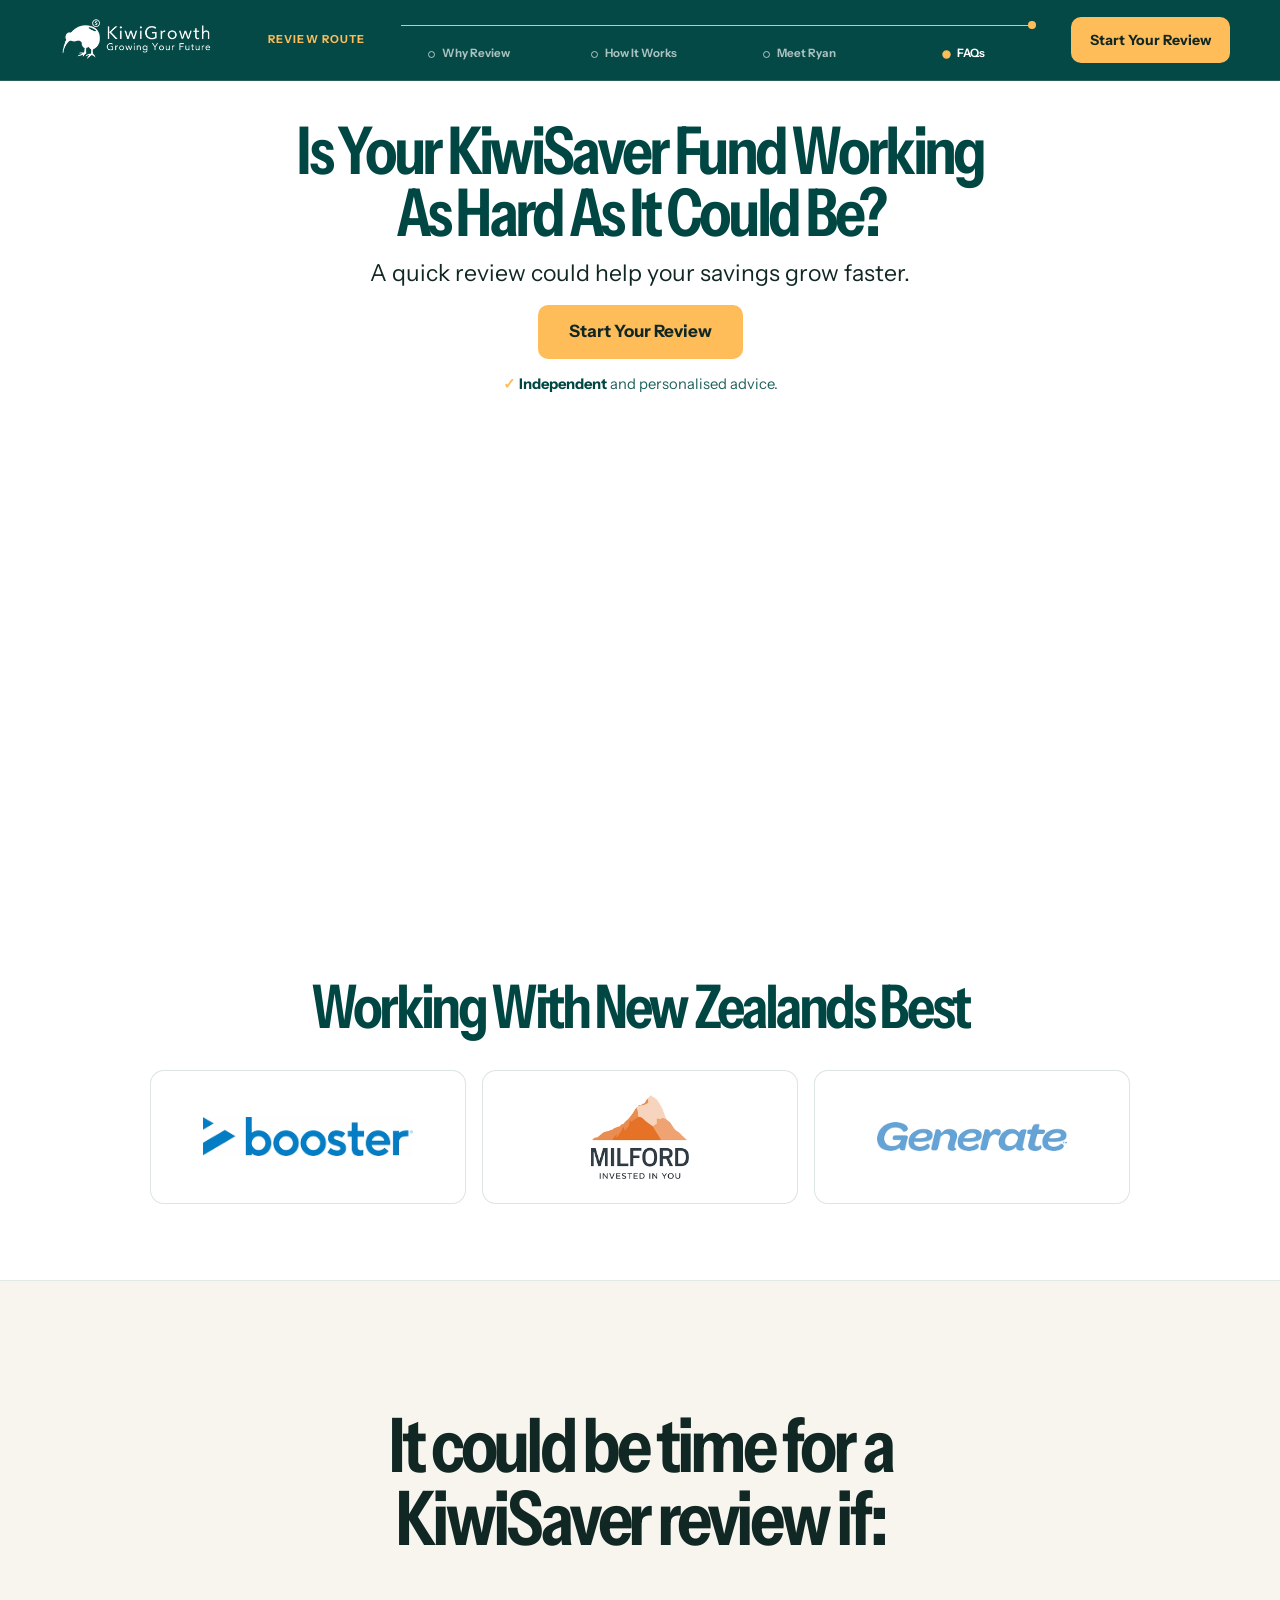
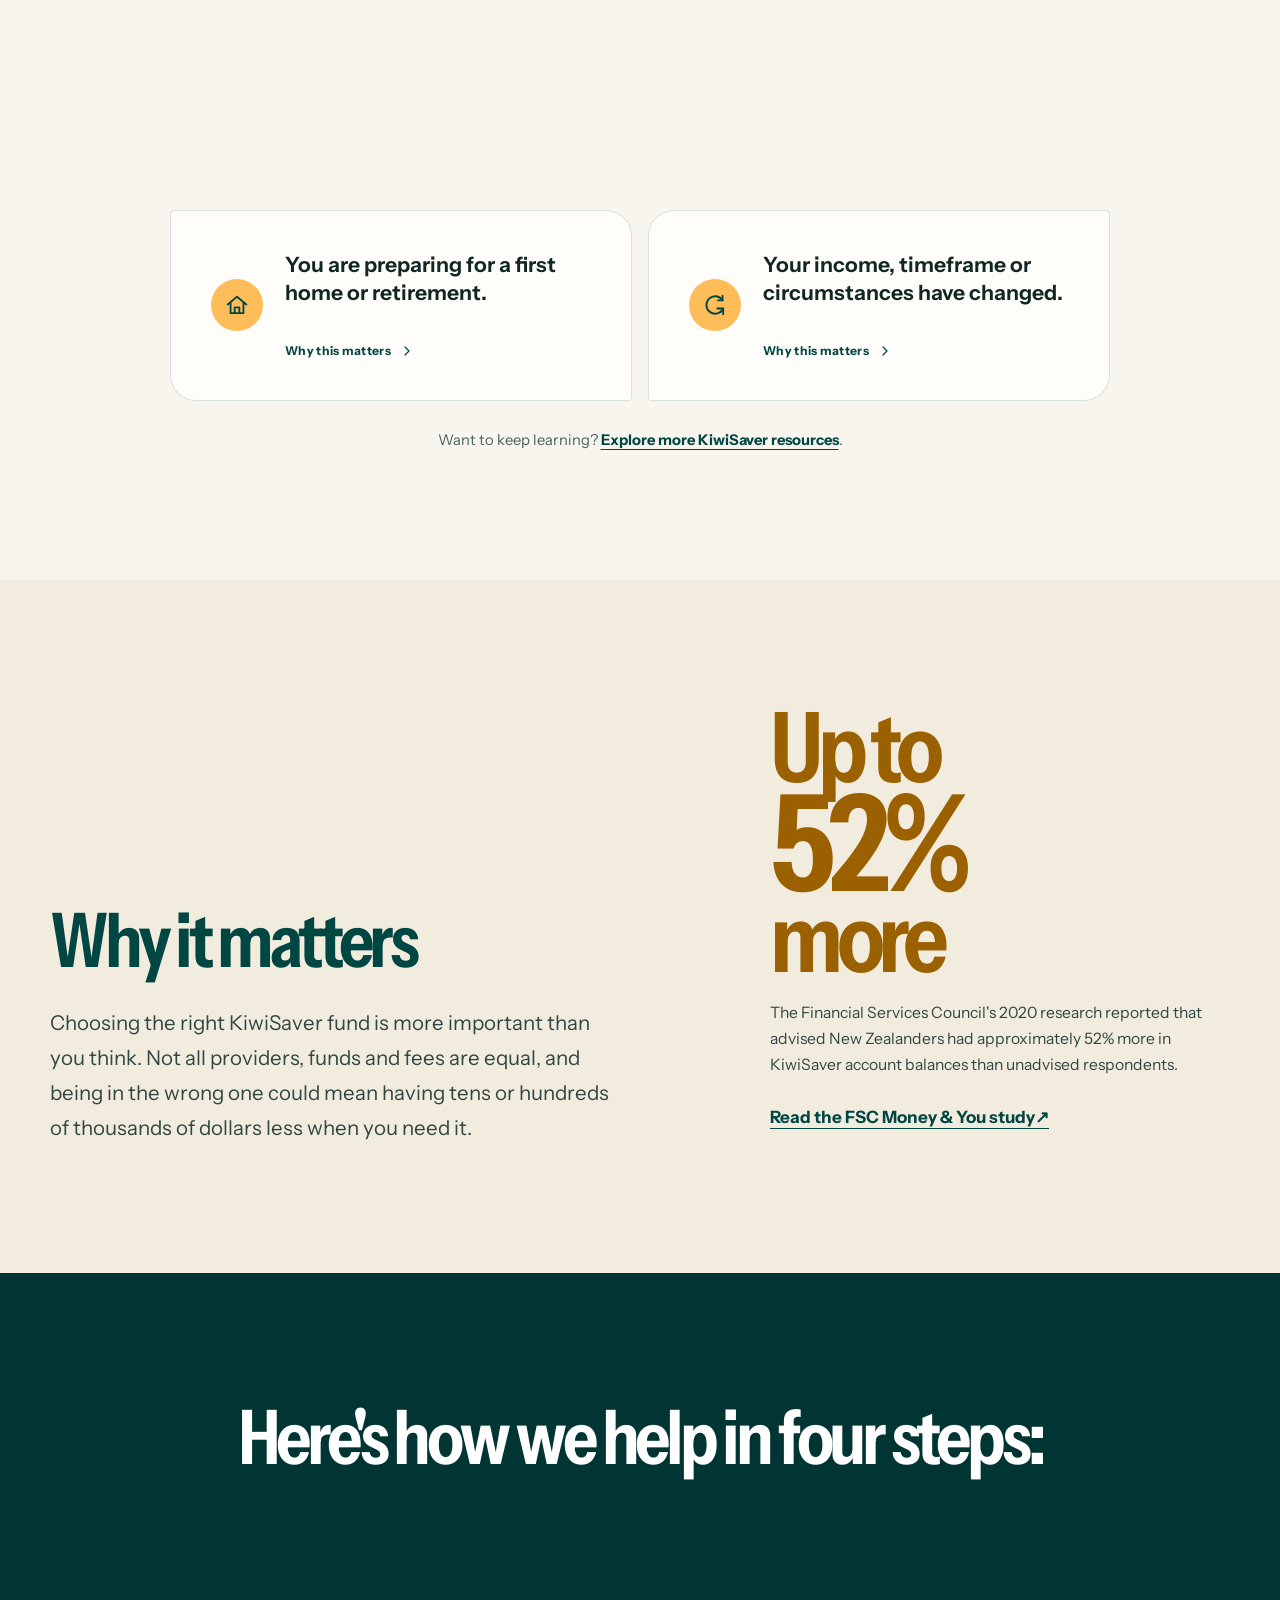
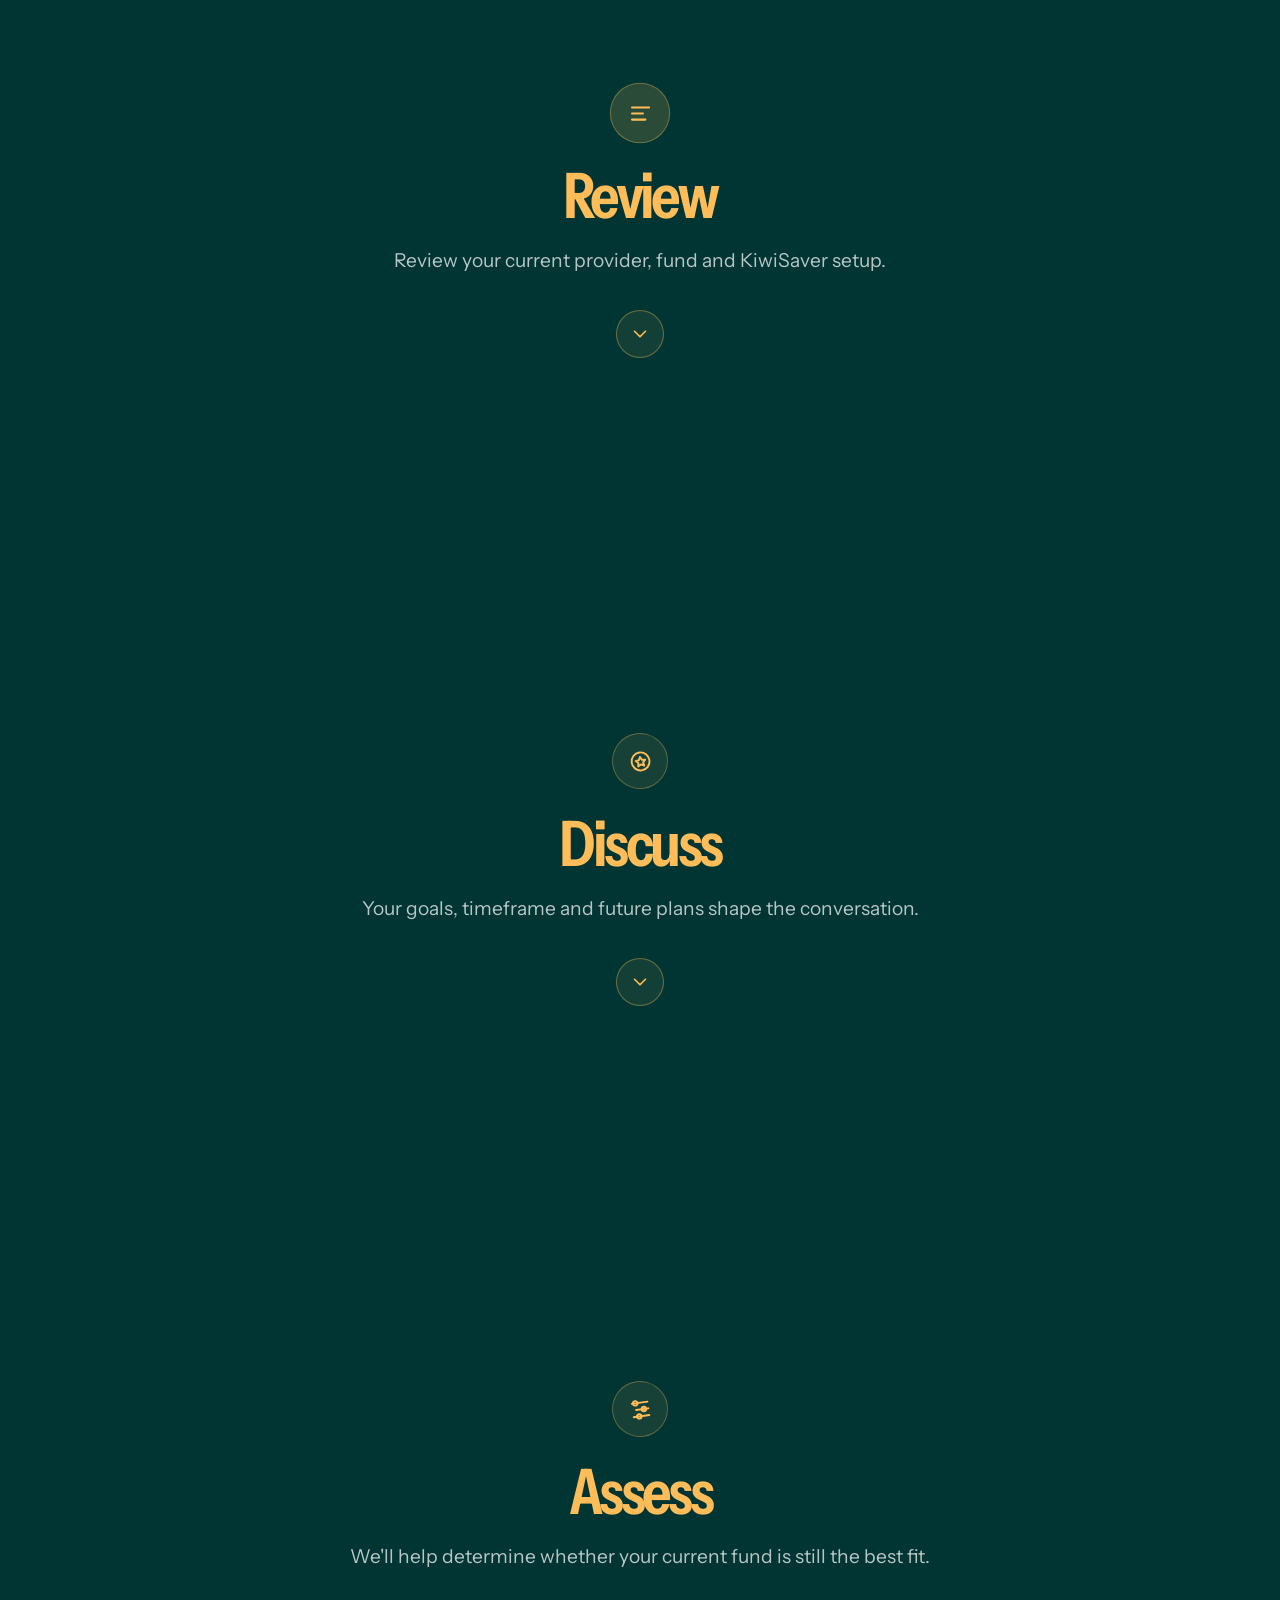
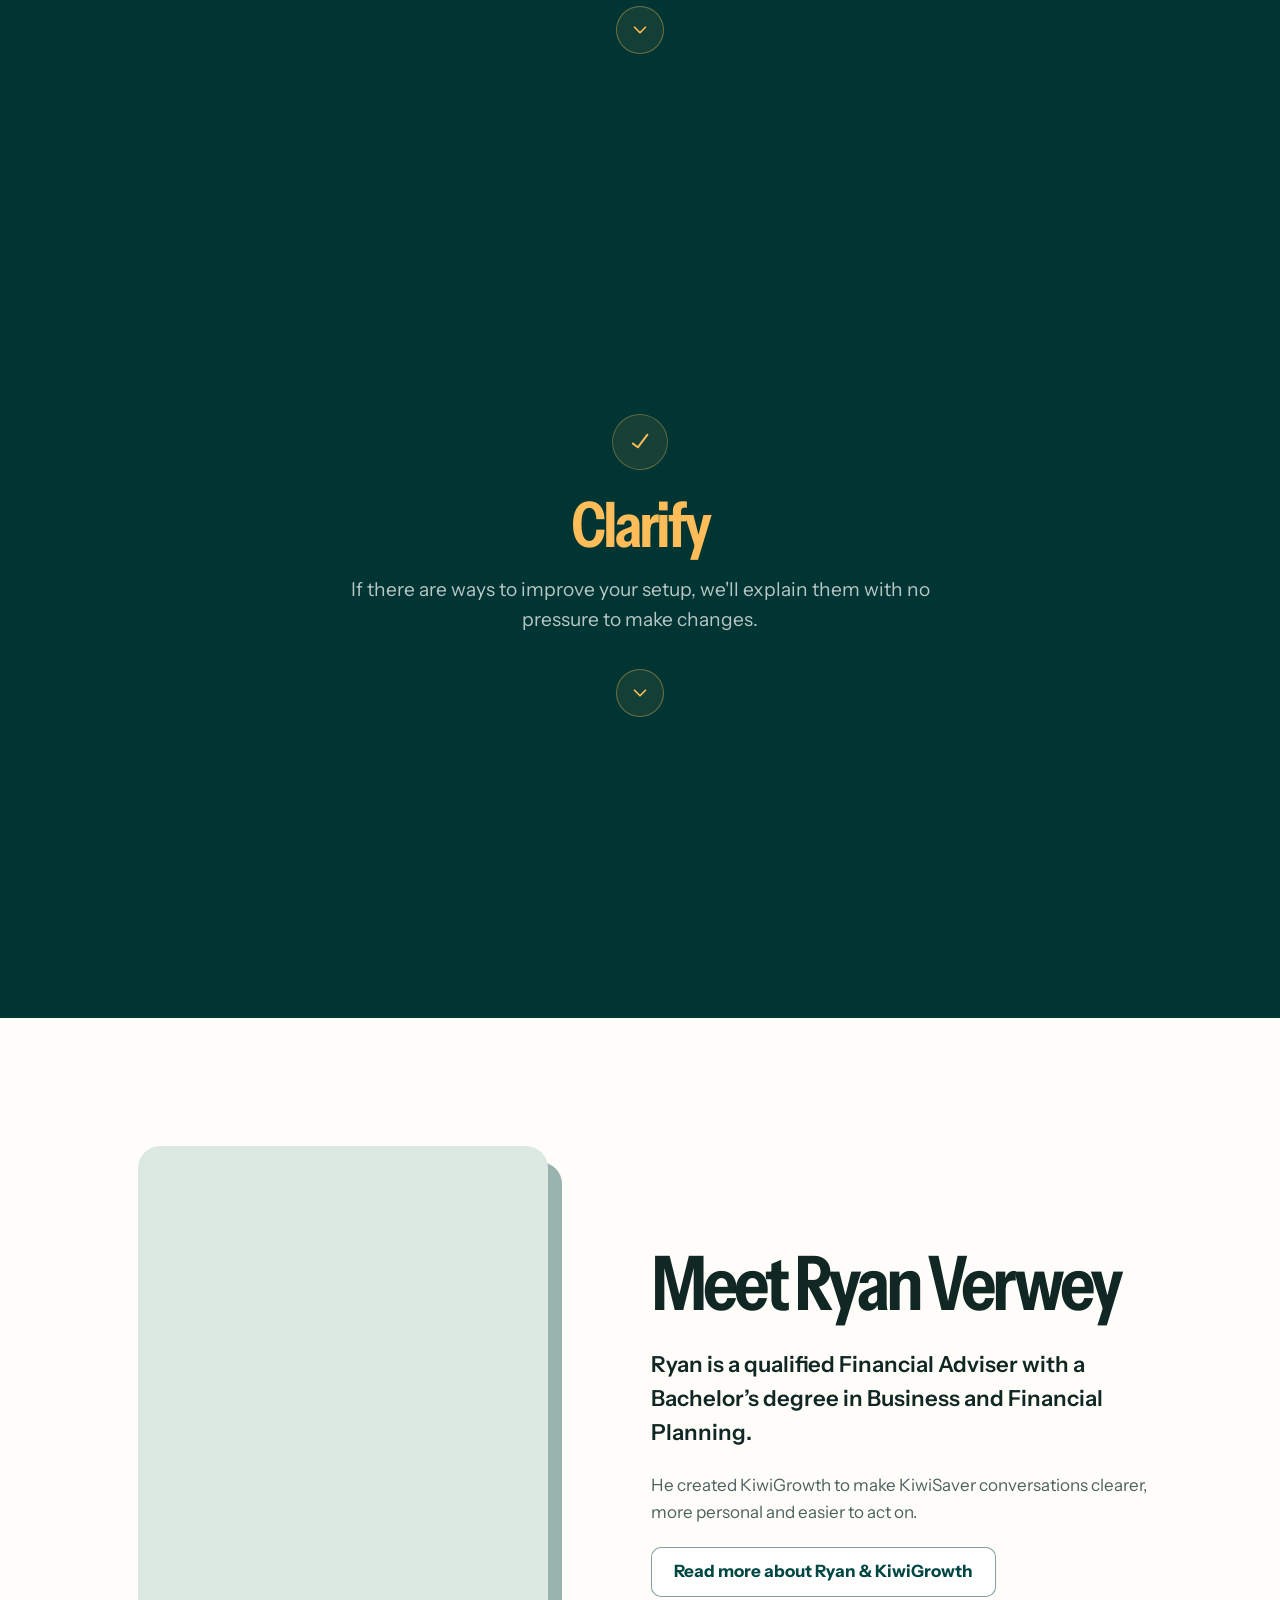
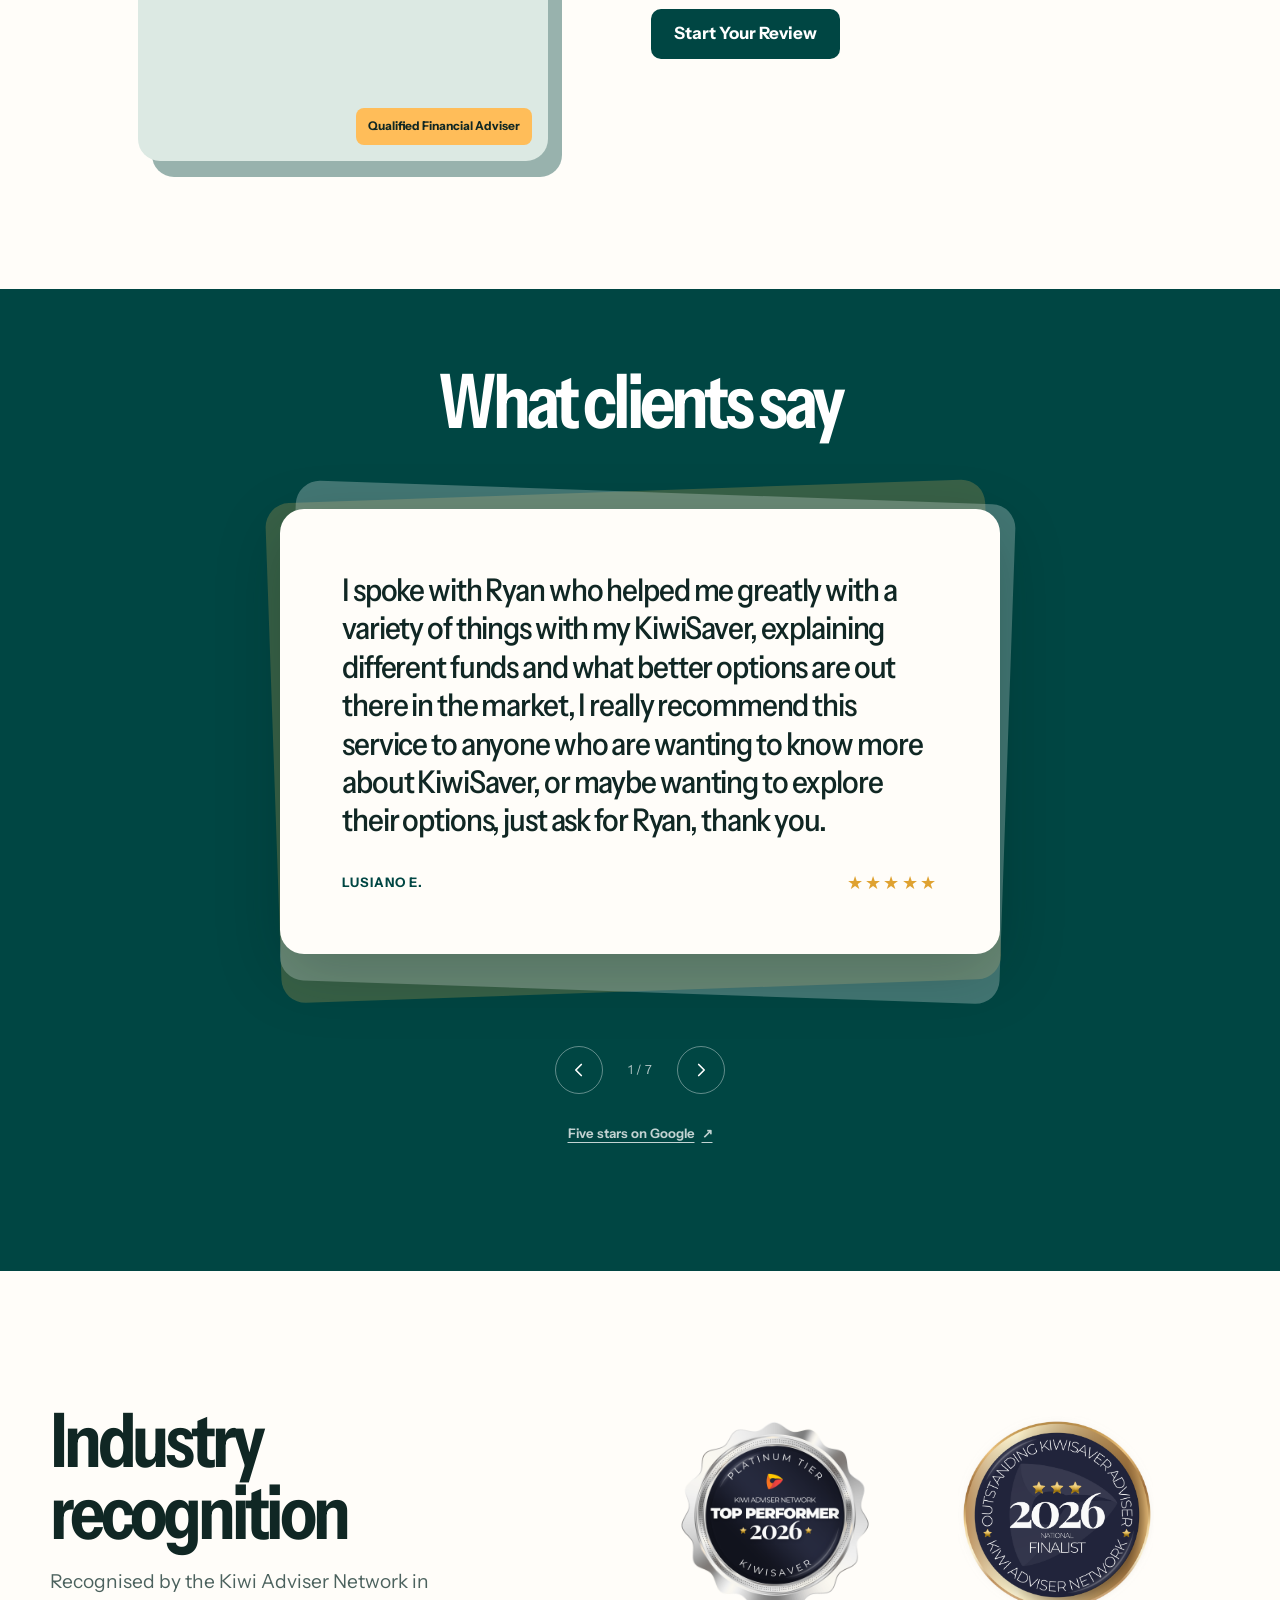
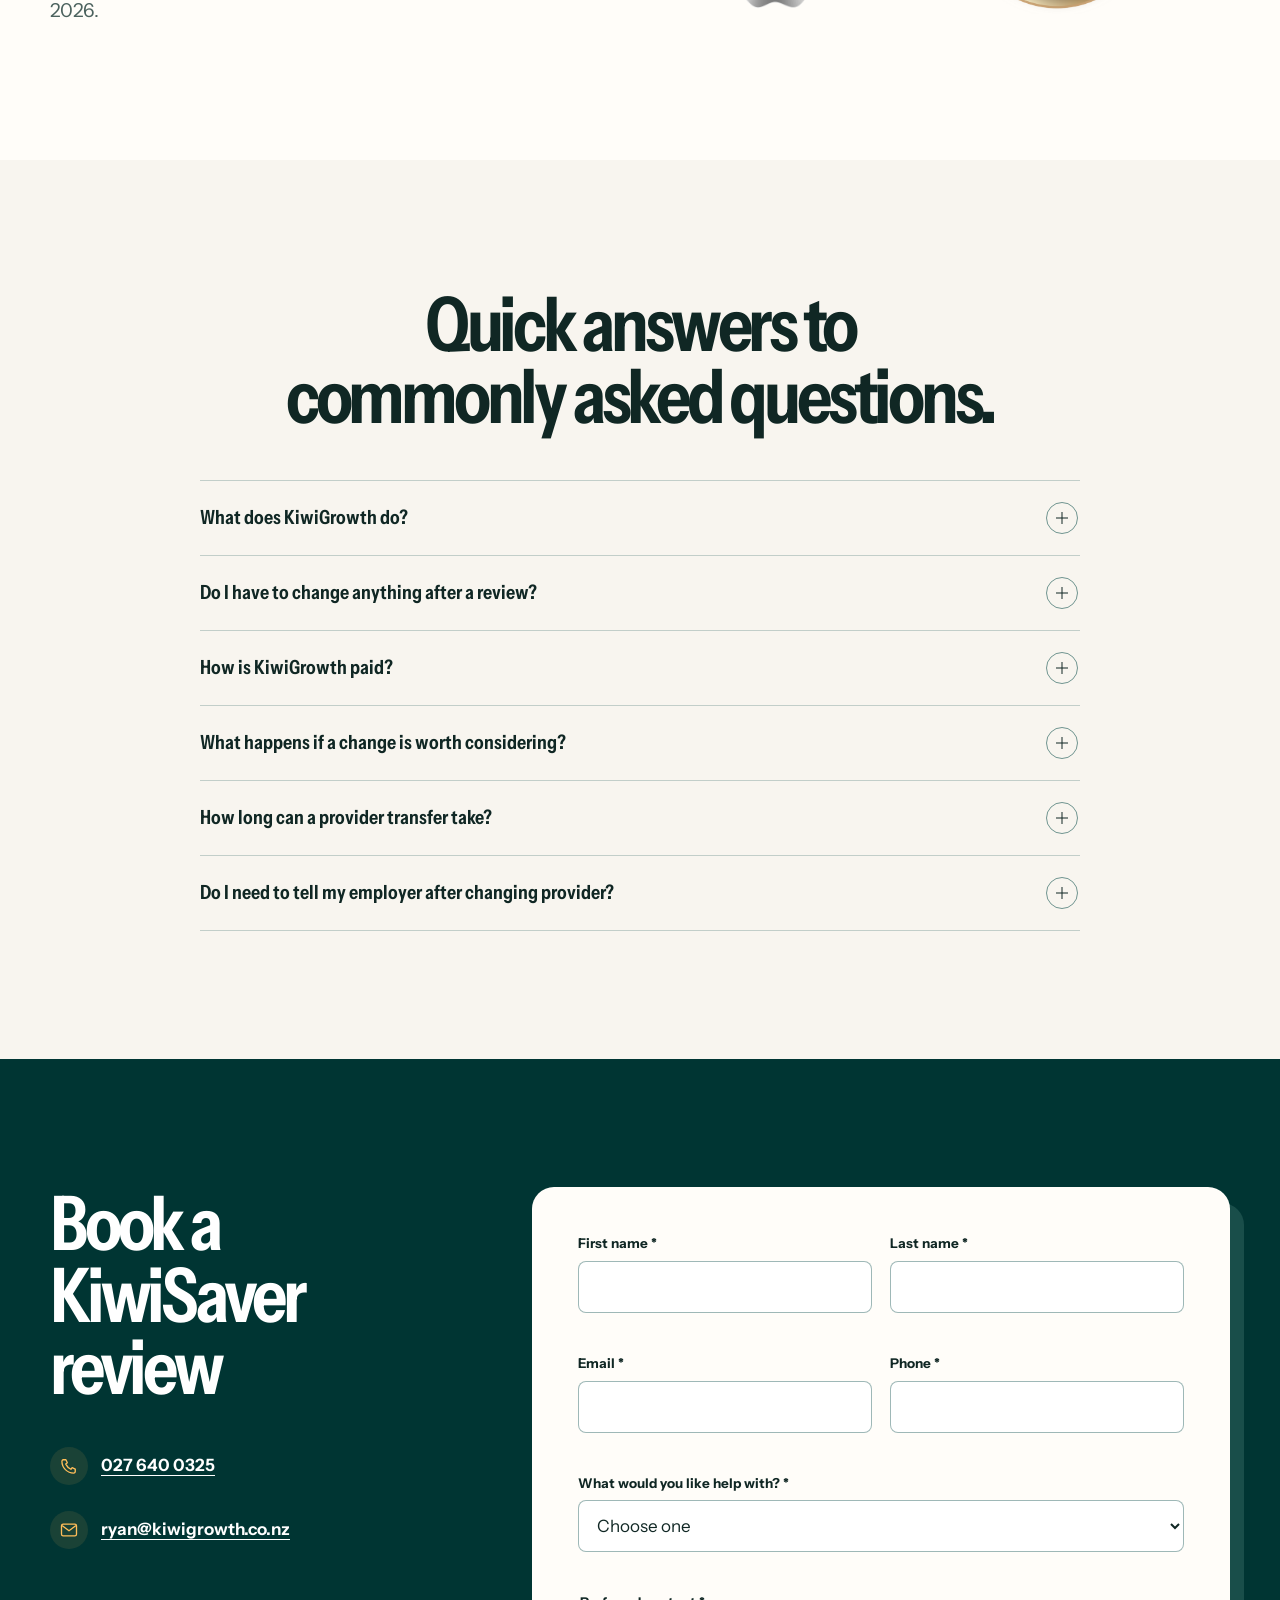
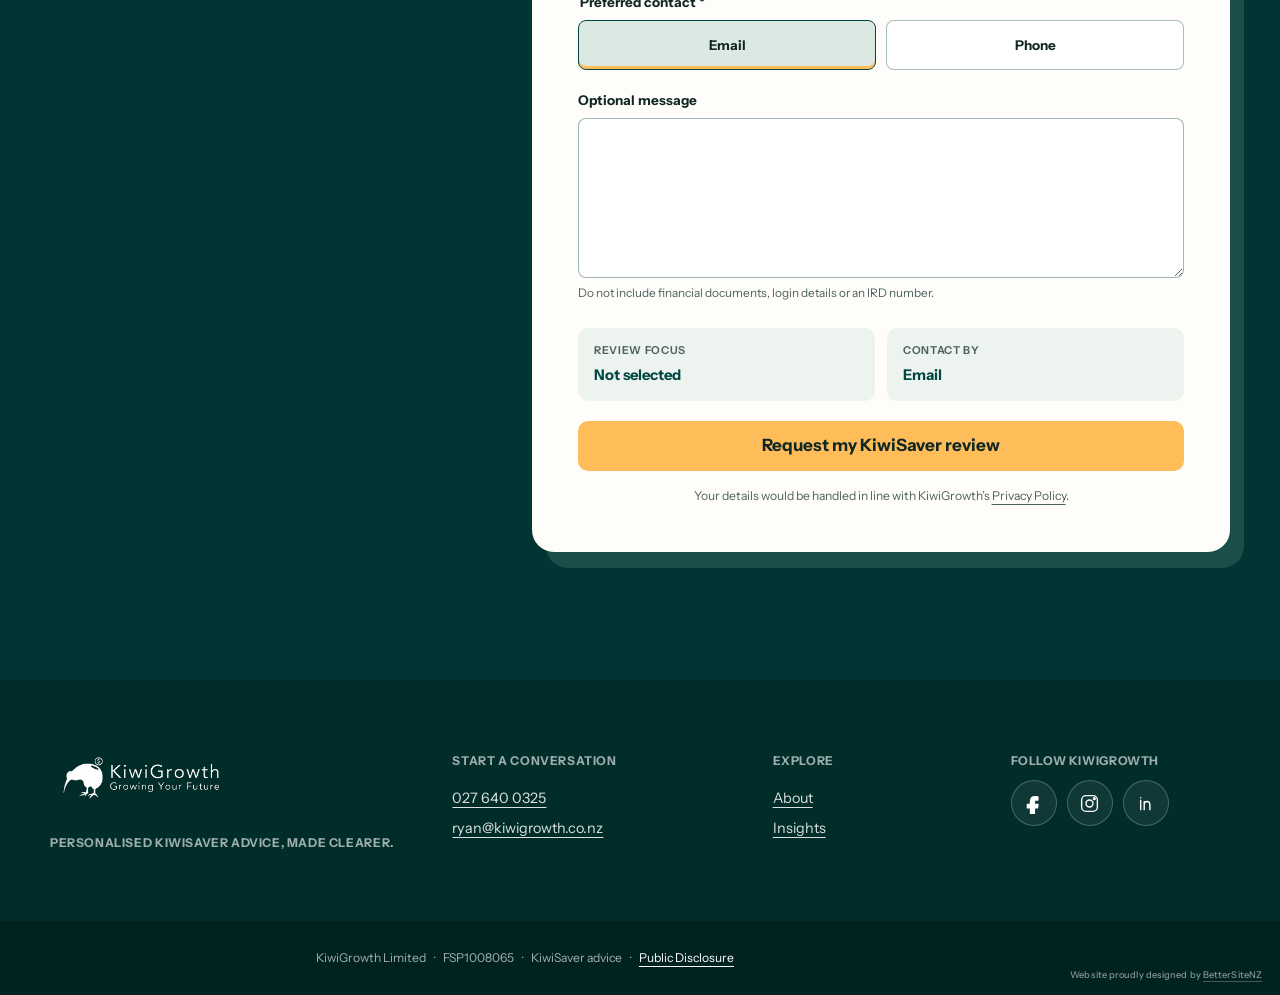
==== commit cc0edf96: "Connect KiwiGrowth review form" ====
--- a/index.html
+++ b/index.html
@@ -3,8 +3,6 @@
   <head>
     <meta charset="utf-8">
     <meta name="viewport" content="width=device-width, initial-scale=1">
-    <meta name="robots" content="noindex, nofollow, noarchive, nosnippet">
-    <meta name="googlebot" content="noindex, nofollow, noarchive, nosnippet">
     <meta name="referrer" content="no-referrer">
     <meta name="theme-color" content="#004643">
     <meta name="description" content="Book a KiwiSaver review with Ryan Verwey at KiwiGrowth.">
@@ -77,9 +75,9 @@
         <a href="#how-it-works" data-menu-link>How It Works</a>
         <a href="#meet-ryan" data-menu-link>Meet Ryan</a>
         <a href="#faqs" data-menu-link>FAQs</a>
-        <a href="about.html">About</a>
-        <a href="insights.html">Insights</a>
-        <a href="privacy-and-disclosure.html">Public Disclosure</a>
+        <a href="/about">About</a>
+        <a href="/insights">Insights</a>
+        <a href="/privacy-and-disclosure">Public Disclosure</a>
       </nav>
       <a class="button button--gold" href="#request-review" data-menu-link>Start Your Review</a>
     </dialog>
@@ -116,28 +114,28 @@
         <div class="page-shell compact-shell">
           <h2 id="why-title">It could be time for a KiwiSaver review if:</h2>
           <div class="situation-grid" aria-label="Situations KiwiGrowth can help with">
-            <a class="situation" href="review-after-a-few-years.html" data-situation>
+            <a class="situation" href="/review-after-a-few-years" data-situation>
               <svg viewBox="0 0 24 24" aria-hidden="true"><circle cx="12" cy="12" r="8"></circle><path d="M12 7v5l3 2"></path></svg>
               <p>You haven't checked your fund in a few years.</p>
               <span class="situation-action">Why this matters <svg viewBox="0 0 24 24" aria-hidden="true"><path d="m9 6 6 6-6 6"></path></svg></span>
             </a>
-            <a class="situation" href="unsure-which-kiwisaver-fund.html" data-situation>
+            <a class="situation" href="/unsure-which-kiwisaver-fund" data-situation>
               <svg viewBox="0 0 24 24" aria-hidden="true"><circle cx="12" cy="12" r="8"></circle><path d="m14.8 9.2-1.5 4.1-4.1 1.5 1.5-4.1 4.1-1.5Z"></path></svg>
               <p>You are not sure which fund you are in.</p>
               <span class="situation-action">Why this matters <svg viewBox="0 0 24 24" aria-hidden="true"><path d="m9 6 6 6-6 6"></path></svg></span>
             </a>
-            <a class="situation" href="first-home-or-retirement.html" data-situation>
+            <a class="situation" href="/first-home-or-retirement" data-situation>
               <svg viewBox="0 0 24 24" aria-hidden="true"><path d="M4 11.5 12 5l8 6.5"></path><path d="M6.5 10.5V19h11v-8.5M10 19v-5h4v5"></path></svg>
               <p>You are preparing for a first home or retirement.</p>
               <span class="situation-action">Why this matters <svg viewBox="0 0 24 24" aria-hidden="true"><path d="m9 6 6 6-6 6"></path></svg></span>
             </a>
-            <a class="situation" href="circumstances-have-changed.html" data-situation>
+            <a class="situation" href="/circumstances-have-changed" data-situation>
               <svg viewBox="0 0 24 24" aria-hidden="true"><path d="M18.5 8A7.5 7.5 0 1 0 19 15"></path><path d="M18.5 4v4h-4M19 20v-5h-5"></path></svg>
               <p>Your income, timeframe or circumstances have changed.</p>
               <span class="situation-action">Why this matters <svg viewBox="0 0 24 24" aria-hidden="true"><path d="m9 6 6 6-6 6"></path></svg></span>
             </a>
           </div>
-          <p class="resources-link">Want to keep learning? <a href="insights.html">Explore more KiwiSaver resources</a>.</p>
+          <p class="resources-link">Want to keep learning? <a href="/insights">Explore more KiwiSaver resources</a>.</p>
         </div>
       </section>
 
@@ -201,7 +199,7 @@
             <p class="ryan-lede">Ryan is a qualified Financial Adviser with a Bachelor’s degree in Business and Financial Planning.</p>
             <p>He created KiwiGrowth to make KiwiSaver conversations clearer, more personal and easier to act on.</p>
             <div class="ryan-actions">
-              <a class="button button--outline-dark" href="about.html">Read more about Ryan &amp; KiwiGrowth</a>
+              <a class="button button--outline-dark" href="/about">Read more about Ryan &amp; KiwiGrowth</a>
               <a class="button button--green" href="#request-review">Start Your Review</a>
             </div>
           </div>
@@ -292,7 +290,7 @@
             </article>
             <article class="faq-item">
               <h3><button type="button" aria-expanded="false" aria-controls="faq-answer-3" id="faq-button-3" disabled><span>How is KiwiGrowth paid?</span><span class="faq-icon" aria-hidden="true"></span></button></h3>
-              <div class="faq-answer" id="faq-answer-3" role="region" aria-labelledby="faq-button-3" aria-hidden="true" inert><div><p>KiwiGrowth receives commissions from KiwiSaver providers on whose products it gives financial advice. The <a href="privacy-and-disclosure.html">Public Disclosure</a> explains the remuneration and how conflicts of interest are managed.</p></div></div>
+              <div class="faq-answer" id="faq-answer-3" role="region" aria-labelledby="faq-button-3" aria-hidden="true" inert><div><p>KiwiGrowth receives commissions from KiwiSaver providers on whose products it gives financial advice. The <a href="/privacy-and-disclosure">Public Disclosure</a> explains the remuneration and how conflicts of interest are managed.</p></div></div>
             </article>
             <article class="faq-item">
               <h3><button type="button" aria-expanded="false" aria-controls="faq-answer-4" id="faq-button-4" disabled><span>What happens if a change is worth considering?</span><span class="faq-icon" aria-hidden="true"></span></button></h3>
@@ -326,7 +324,11 @@
             </div>
           </div>
 
-          <form class="review-form" data-review-form novalidate>
+          <form class="review-form" action="https://api.web3forms.com/submit" method="post" data-review-form novalidate>
+            <input type="hidden" name="access_key" value="ae547de6-17e2-4ef4-9576-917c49618320">
+            <input type="hidden" name="subject" value="New KiwiSaver review request">
+            <input type="hidden" name="from_name" value="KiwiGrowth Website">
+            <input type="checkbox" name="botcheck" tabindex="-1" autocomplete="off" aria-hidden="true" hidden>
             <div class="form-error-summary" role="alert" tabindex="-1" hidden data-error-summary></div>
             <div class="form-grid">
               <div class="field">
@@ -381,8 +383,8 @@
             </div>
 
             <button class="button button--gold form-submit" type="button" data-form-submit disabled>Request my KiwiSaver review</button>
-            <p class="form-demo-message" role="status" aria-live="polite" hidden data-form-message>This preview form is not connected yet.</p>
-            <p class="privacy-line">Your details would be handled in line with KiwiGrowth’s <a href="privacy-and-disclosure.html">Privacy Policy</a>.</p>
+            <p class="form-demo-message" role="status" aria-live="polite" hidden data-form-message></p>
+            <p class="privacy-line">Your details would be handled in line with KiwiGrowth’s <a href="/privacy-and-disclosure">Privacy Policy</a>.</p>
           </form>
         </div>
       </section>
@@ -401,8 +403,8 @@
         </div>
         <nav class="footer-links" aria-label="Footer navigation">
           <p>Explore</p>
-          <a href="about.html">About</a>
-          <a href="insights.html">Insights</a>
+          <a href="/about">About</a>
+          <a href="/insights">Insights</a>
         </nav>
         <div class="footer-socials">
           <p>Follow KiwiGrowth</p>
@@ -420,7 +422,7 @@
         </div>
       </div>
       <div class="footer-legal">
-        <div class="footer-regulatory"><span>KiwiGrowth Limited</span><span aria-hidden="true">·</span><span>FSP1008065</span><span aria-hidden="true">·</span><span>KiwiSaver advice</span><span aria-hidden="true">·</span><a href="privacy-and-disclosure.html">Public Disclosure</a></div>
+        <div class="footer-regulatory"><span>KiwiGrowth Limited</span><span aria-hidden="true">·</span><span>FSP1008065</span><span aria-hidden="true">·</span><span>KiwiSaver advice</span><span aria-hidden="true">·</span><a href="/privacy-and-disclosure">Public Disclosure</a></div>
         <small class="site-credit">Website proudly designed by <a href="https://bettersite.co.nz/" target="_blank" rel="noopener noreferrer">BetterSiteNZ</a></small>
       </div>
     </footer>
--- a/styles.css
+++ b/styles.css
@@ -2761,6 +2761,14 @@
   text-align: center;
 }
 
+.form-demo-message.is-pending {
+  color: var(--muted);
+}
+
+.form-demo-message.is-error {
+  color: var(--error);
+}
+
 .google-reviews-link {
   min-height: 44px;
   display: flex;
